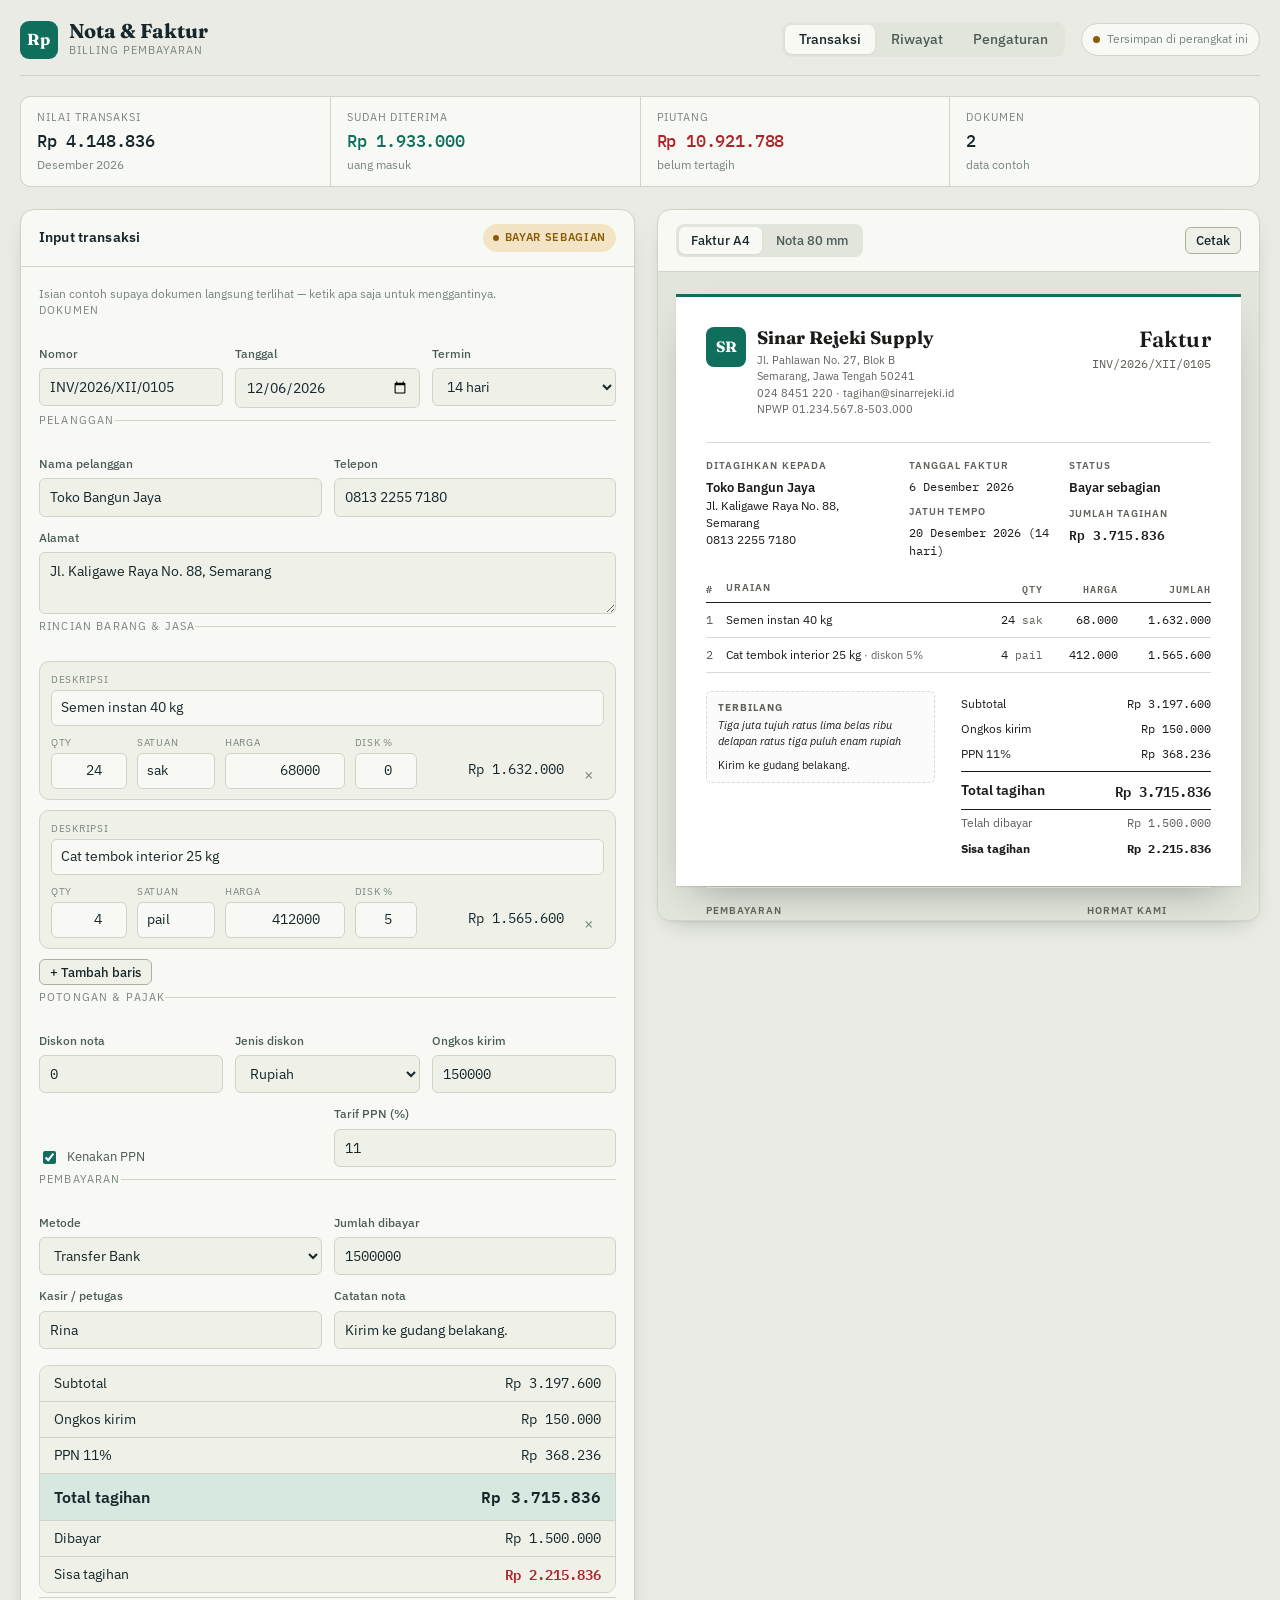
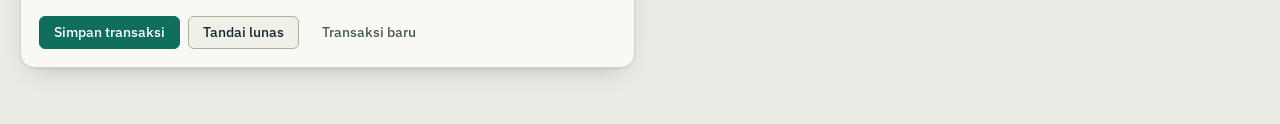
==== billing/index.html @ 804b54ca "Tambah aplikasi billing nota & faktur Aplikasi satu berkas untuk membuat tagihan: input transaksi me" ====
<!DOCTYPE html>
<html lang="id">
<head>
<meta charset="utf-8">
<meta name="viewport" content="width=device-width, initial-scale=1">
<title>Nota &amp; Faktur</title>
<link rel="preconnect" href="https://fonts.googleapis.com">
<link rel="preconnect" href="https://fonts.gstatic.com" crossorigin>
<link rel="stylesheet" href="https://fonts.googleapis.com/css2?family=Fraunces:opsz,wght@9..144,600;9..144,700&family=IBM+Plex+Mono:wght@400;500;600&family=IBM+Plex+Sans:wght@400;500;600&display=swap">
<style>
/* ============================================================
   Nota & Faktur — billing pembayaran untuk usaha kecil
   Palet: kertas karbon (sage-grey), tinta pinus, stempel merah
   ============================================================ */
:root{
  --ground:#e9ebe4;
  --surface:#f8f9f5;
  --surface-2:#eff1e9;
  --sunken:#e2e5db;
  --line:#cfd4c7;
  --line-strong:#a9b29e;
  --ink:#16262a;
  --ink-2:#4b5b57;
  --ink-3:#77857e;
  --accent:#0f6e5c;
  --accent-ink:#0a4f42;
  --accent-soft:#d6e8e0;
  --stamp:#ad2429;
  --stamp-soft:#f3dedd;
  --warn:#8a5c06;
  --warn-soft:#f2e4c4;
  --paper:#ffffff;
  --paper-ink:#1b1c19;
  --paper-ink-2:#5e615a;
  --paper-line:#d9dad2;
  --focus:#0f6e5c;
  --shadow-sm:0 1px 2px rgba(22,38,42,.07);
  --shadow-md:0 1px 2px rgba(22,38,42,.06),0 10px 24px -14px rgba(22,38,42,.35);
  --shadow-paper:0 1px 1px rgba(22,38,42,.10),0 18px 40px -20px rgba(22,38,42,.45);
  --r-sm:6px; --r-md:10px; --r-lg:14px;
  --sans:'IBM Plex Sans',system-ui,-apple-system,'Segoe UI',sans-serif;
  --mono:'IBM Plex Mono',ui-monospace,SFMono-Regular,Menlo,monospace;
  --display:'Fraunces','Iowan Old Style',Georgia,serif;
}
@media (prefers-color-scheme:dark){
  :root:not([data-theme="light"]){
    --ground:#12181a;
    --surface:#1a2224;
    --surface-2:#202a2c;
    --sunken:#151d1f;
    --line:#2c3739;
    --line-strong:#41504f;
    --ink:#e3e9e3;
    --ink-2:#a8b5b0;
    --ink-3:#7e8d88;
    --accent:#45b394;
    --accent-ink:#8fd8c1;
    --accent-soft:#17342e;
    --stamp:#e0787a;
    --stamp-soft:#3a2021;
    --warn:#d7a43f;
    --warn-soft:#372c12;
    --paper:#f1f0ea;
    --paper-ink:#1b1c19;
    --paper-ink-2:#5e615a;
    --paper-line:#d3d4cb;
    --focus:#45b394;
    --shadow-sm:0 1px 2px rgba(0,0,0,.3);
    --shadow-md:0 1px 2px rgba(0,0,0,.3),0 10px 24px -14px rgba(0,0,0,.8);
    --shadow-paper:0 1px 1px rgba(0,0,0,.4),0 18px 44px -18px rgba(0,0,0,.9);
  }
}
:root[data-theme="dark"]{
  --ground:#12181a;
  --surface:#1a2224;
  --surface-2:#202a2c;
  --sunken:#151d1f;
  --line:#2c3739;
  --line-strong:#41504f;
  --ink:#e3e9e3;
  --ink-2:#a8b5b0;
  --ink-3:#7e8d88;
  --accent:#45b394;
  --accent-ink:#8fd8c1;
  --accent-soft:#17342e;
  --stamp:#e0787a;
  --stamp-soft:#3a2021;
  --warn:#d7a43f;
  --warn-soft:#372c12;
  --paper:#f1f0ea;
  --paper-ink:#1b1c19;
  --paper-ink-2:#5e615a;
  --paper-line:#d3d4cb;
  --focus:#45b394;
  --shadow-sm:0 1px 2px rgba(0,0,0,.3);
  --shadow-md:0 1px 2px rgba(0,0,0,.3),0 10px 24px -14px rgba(0,0,0,.8);
  --shadow-paper:0 1px 1px rgba(0,0,0,.4),0 18px 44px -18px rgba(0,0,0,.9);
}

*,*::before,*::after{box-sizing:border-box}
[hidden]{display:none!important}
html{-webkit-text-size-adjust:100%}
body{
  margin:0;
  background:var(--ground);
  color:var(--ink);
  font-family:var(--sans);
  font-size:15px;
  line-height:1.55;
}
img{max-width:100%}
h1,h2,h3{margin:0;text-wrap:balance}
p{margin:0}
:where(button,input,select,textarea):focus-visible{
  outline:2px solid var(--focus);outline-offset:2px;border-radius:var(--r-sm);
}
@media (prefers-reduced-motion:reduce){
  *,*::before,*::after{animation-duration:.01ms!important;transition-duration:.01ms!important}
}

.app{max-width:1280px;margin-inline:auto;padding-inline:20px;padding-block:0 56px}

/* ---------- topbar ---------- */
.topbar{
  display:flex;flex-wrap:wrap;align-items:center;gap:16px;
  padding-block:20px 16px;
  border-bottom:1px solid var(--line);
  margin-bottom:20px;
}
.brand{display:flex;align-items:center;gap:11px;margin-right:auto}
.brand-mark{
  width:38px;height:38px;flex:none;display:grid;place-items:center;
  background:var(--accent);color:#fff;border-radius:9px;
  font-family:var(--display);font-weight:700;font-size:16px;letter-spacing:.01em;
}
.brand-name{display:block;font-family:var(--display);font-weight:700;font-size:20px;line-height:1.1}
.brand-sub{display:block;font-size:11px;letter-spacing:.09em;text-transform:uppercase;color:var(--ink-3)}
.tabs{display:flex;gap:2px;background:var(--sunken);padding:3px;border-radius:9px}
.tabs button{
  appearance:none;border:0;background:transparent;cursor:pointer;
  font:500 13.5px/1 var(--sans);color:var(--ink-2);
  padding:8px 14px;border-radius:7px;
}
.tabs button:hover{color:var(--ink)}
.tabs button[aria-selected="true"]{background:var(--surface);color:var(--ink);box-shadow:var(--shadow-sm)}
.sync{
  display:flex;align-items:center;gap:7px;font-size:12px;color:var(--ink-3);
  padding:6px 11px;border:1px solid var(--line);border-radius:999px;background:var(--surface);
}
.sync .dot{width:7px;height:7px;border-radius:50%;background:var(--ink-3);flex:none}
.sync[data-state="server"] .dot{background:var(--accent)}
.sync[data-state="local"] .dot{background:var(--warn)}

/* ---------- kpi strip ---------- */
.kpis{
  display:grid;grid-template-columns:repeat(4,minmax(0,1fr));gap:1px;
  background:var(--line);border:1px solid var(--line);border-radius:var(--r-md);
  overflow:hidden;margin-bottom:22px;
}
.kpi{background:var(--surface);padding:12px 16px 13px}
.kpi dt{font-size:10.5px;letter-spacing:.09em;text-transform:uppercase;color:var(--ink-3);margin-bottom:3px}
.kpi dd{margin:0;font-family:var(--mono);font-weight:500;font-size:17px;font-variant-numeric:tabular-nums;letter-spacing:-.01em}
.kpi--piutang dd{color:var(--stamp)}
.kpi--diterima dd{color:var(--accent)}
.kpi small{display:block;font-family:var(--sans);font-size:11.5px;font-weight:400;color:var(--ink-3);margin-top:1px}
@media (max-width:760px){.kpis{grid-template-columns:repeat(2,minmax(0,1fr))}}

/* ---------- panels ---------- */
.workbench{display:grid;grid-template-columns:minmax(0,1.02fr) minmax(0,1fr);gap:22px;align-items:start}
@media (max-width:1020px){.workbench{grid-template-columns:1fr}}
.panel{background:var(--surface);border:1px solid var(--line);border-radius:var(--r-lg);box-shadow:var(--shadow-md)}
.panel-head{
  display:flex;align-items:center;gap:12px;flex-wrap:wrap;
  padding:14px 18px;border-bottom:1px solid var(--line);
}
.panel-head h2{font-size:14px;font-weight:600;letter-spacing:.01em;margin-right:auto}
.panel-body{padding:6px 18px 18px}

fieldset{border:0;margin:0;padding:16px 0 0}
fieldset+fieldset{border-top:1px solid var(--line);margin-top:4px}
legend{
  font-size:10.5px;letter-spacing:.11em;text-transform:uppercase;color:var(--ink-3);
  padding:0;margin-bottom:10px;
}
.grid{display:grid;gap:12px}
.g2{grid-template-columns:repeat(2,minmax(0,1fr))}
.g3{grid-template-columns:repeat(3,minmax(0,1fr))}
@media (max-width:620px){.g2,.g3{grid-template-columns:1fr}}
.field{display:flex;flex-direction:column;gap:5px;min-width:0}
.field label,.lbl{font-size:12px;font-weight:500;color:var(--ink-2)}
input,select,textarea{
  font:400 14px/1.45 var(--sans);color:var(--ink);
  background:var(--surface-2);border:1px solid var(--line);border-radius:var(--r-sm);
  padding:8px 10px;width:100%;min-width:0;
}
textarea{resize:vertical;min-height:62px}
input[type="number"]{font-family:var(--mono);font-variant-numeric:tabular-nums}
input::placeholder,textarea::placeholder{color:var(--ink-3)}
input:hover,select:hover,textarea:hover{border-color:var(--line-strong)}
select{cursor:pointer}
.hint{font-size:11.5px;color:var(--ink-3)}
.switch{display:flex;align-items:center;gap:8px;font-size:13px;color:var(--ink-2);cursor:pointer}
.switch input{width:auto;accent-color:var(--accent)}

/* ---------- item rows ---------- */
.items{display:flex;flex-direction:column;gap:10px}
.item-head{display:none}
.item-row{
  display:grid;
  grid-template-columns:76px 78px minmax(0,1fr) 62px minmax(0,1.15fr) 30px;
  gap:9px 10px;align-items:end;
  padding:10px 11px;border:1px solid var(--line);border-radius:var(--r-md);background:var(--surface-2);
}
.item-row .desc{grid-column:1/-1}
.item-row input{padding:7px 9px;font-size:13.5px;background:var(--surface)}
.item-row .num input{text-align:right}
.item-amount{
  font-family:var(--mono);font-size:13.5px;font-variant-numeric:tabular-nums;
  text-align:right;color:var(--ink);white-space:nowrap;overflow:hidden;text-overflow:ellipsis;
  padding-bottom:9px;
}
.icon-btn{
  appearance:none;border:1px solid transparent;background:transparent;cursor:pointer;
  width:30px;height:30px;border-radius:var(--r-sm);color:var(--ink-3);
  font:400 16px/1 var(--sans);display:grid;place-items:center;
}
.icon-btn:hover{background:var(--stamp-soft);color:var(--stamp);border-color:var(--stamp-soft)}
@media (max-width:640px){
  .item-row{grid-template-columns:repeat(2,minmax(0,1fr))}
  .item-row .item-amount{text-align:left;padding-bottom:0;align-self:center}
  .item-row .icon-btn{justify-self:end}
}
.m-lbl{display:block;font-size:10px;letter-spacing:.07em;text-transform:uppercase;color:var(--ink-3);margin-bottom:3px}

/* ---------- buttons ---------- */
.btn{
  appearance:none;cursor:pointer;font:500 13.5px/1 var(--sans);
  padding:9px 14px;border-radius:var(--r-sm);
  border:1px solid var(--line-strong);background:var(--surface-2);color:var(--ink);
  display:inline-flex;align-items:center;gap:7px;
}
.btn:hover{border-color:var(--ink-3);background:var(--surface)}
.btn-primary{background:var(--accent);border-color:var(--accent);color:#fff}
.btn-primary:hover{background:var(--accent-ink);border-color:var(--accent-ink)}
.btn-ghost{border-color:transparent;background:transparent;color:var(--ink-2)}
.btn-ghost:hover{background:var(--surface-2);color:var(--ink)}
.btn-danger{color:var(--stamp);border-color:var(--stamp-soft);background:var(--stamp-soft)}
.btn-sm{padding:6px 10px;font-size:12.5px}
.actions{display:flex;flex-wrap:wrap;gap:8px;padding-top:18px;margin-top:4px;border-top:1px solid var(--line)}

/* ---------- totals ---------- */
.totals{margin-top:16px;border:1px solid var(--line);border-radius:var(--r-md);overflow:hidden}
.totals div{display:flex;justify-content:space-between;gap:16px;padding:7px 14px;font-size:13.5px;background:var(--surface-2)}
.totals div+div{border-top:1px solid var(--line)}
.totals dt{color:var(--ink-2)}
.totals span:last-child{font-family:var(--mono);font-variant-numeric:tabular-nums}
.totals .t-grand{background:var(--accent-soft);font-weight:600;font-size:15.5px;padding-block:11px;color:var(--ink)}
.totals .t-sisa span:last-child{color:var(--stamp);font-weight:600}
.totals .t-kembali span:last-child{color:var(--accent);font-weight:600}

/* ---------- status pill ---------- */
.pill{
  display:inline-flex;align-items:center;gap:6px;
  font-size:11px;font-weight:600;letter-spacing:.06em;text-transform:uppercase;
  padding:4px 9px;border-radius:999px;border:1px solid transparent;white-space:nowrap;
}
.pill::before{content:"";width:6px;height:6px;border-radius:50%;background:currentColor;flex:none}
.pill--lunas{background:var(--accent-soft);color:var(--accent-ink);border-color:var(--accent-soft)}
.pill--sebagian{background:var(--warn-soft);color:var(--warn);border-color:var(--warn-soft)}
.pill--belum{background:var(--stamp-soft);color:var(--stamp);border-color:var(--stamp-soft)}
.pill--tempo{background:var(--stamp);color:#fff;border-color:var(--stamp)}
.pill--contoh{background:transparent;color:var(--ink-3);border-color:var(--line-strong)}
.pill--contoh::before{display:none}

/* ---------- preview ---------- */
.preview{position:sticky;top:16px}
@media (max-width:1020px){.preview{position:static}}
.segmented{display:flex;gap:2px;background:var(--sunken);padding:3px;border-radius:8px}
.segmented button{
  appearance:none;border:0;background:transparent;cursor:pointer;border-radius:6px;
  font:500 12.5px/1 var(--sans);color:var(--ink-2);padding:7px 12px;
}
.segmented button[aria-pressed="true"]{background:var(--surface);color:var(--ink);box-shadow:var(--shadow-sm)}
.paper-stage{
  padding:22px 18px 34px;background:var(--sunken);
  border-radius:0 0 var(--r-lg) var(--r-lg);
  display:flex;justify-content:center;
  max-height:72vh;overflow:auto;
}
@media (max-width:1020px){.paper-stage{max-height:none}}
.sheet{
  display:none;
  background:var(--paper);color:var(--paper-ink);
  box-shadow:var(--shadow-paper);position:relative;
  font-size:11.5px;line-height:1.5;
}
.sheet.aktif{display:block}

/* invoice sheet */
.sheet-invoice{width:100%;max-width:640px;min-height:520px;padding:30px 30px 26px;border-top:3px solid var(--accent)}
.inv-head{display:flex;justify-content:space-between;gap:22px;align-items:flex-start}
.inv-issuer{display:flex;gap:11px;align-items:flex-start;min-width:0}
.inv-logo{
  width:40px;height:40px;flex:none;display:grid;place-items:center;border-radius:8px;
  background:var(--accent);color:#fff;font-family:var(--display);font-weight:700;font-size:15px;
}
.inv-biz{font-family:var(--display);font-weight:700;font-size:18px;line-height:1.2;color:var(--paper-ink)}
.inv-addr{font-size:11px;color:var(--paper-ink-2);white-space:pre-line;margin-top:3px}
.inv-title{text-align:right;flex:none}
.inv-doctype{
  display:block;font-family:var(--display);font-weight:600;font-size:22px;
  letter-spacing:.02em;color:var(--paper-ink);line-height:1.1;
}
.inv-no{display:block;font-family:var(--mono);font-size:12px;margin-top:4px;color:var(--paper-ink-2)}
.inv-meta{
  display:grid;grid-template-columns:1.3fr 1fr 1fr;gap:18px;
  margin-top:24px;padding-top:16px;border-top:1px solid var(--paper-line);
}
.inv-meta h3{font-size:9.5px;letter-spacing:.11em;text-transform:uppercase;color:var(--paper-ink-2);margin-bottom:5px;font-weight:600}
.inv-meta p{font-size:11.5px;white-space:pre-line}
.inv-meta .who{font-weight:600;font-size:12.5px}
.inv-meta .mono{font-family:var(--mono);font-variant-numeric:tabular-nums}
.inv-table{width:100%;border-collapse:collapse;margin-top:22px;font-size:11.5px}
.inv-table th{
  text-align:left;font-size:9.5px;letter-spacing:.1em;text-transform:uppercase;font-weight:600;
  color:var(--paper-ink-2);padding:0 0 7px;border-bottom:1.5px solid var(--paper-ink);
}
.inv-table td{padding:8px 0;border-bottom:1px solid var(--paper-line);vertical-align:top}
.inv-table .r{text-align:right;font-family:var(--mono);font-variant-numeric:tabular-nums;white-space:nowrap;padding-left:10px}
.inv-table th.r{text-align:right}
.inv-table .idx{color:var(--paper-ink-2);width:20px;font-family:var(--mono)}
.inv-table .unit{color:var(--paper-ink-2);font-size:10.5px}
.inv-bottom{display:grid;grid-template-columns:1fr 250px;gap:26px;margin-top:18px;align-items:start}
@media (max-width:520px){.inv-bottom{grid-template-columns:1fr}.inv-meta{grid-template-columns:1fr}}
.terbilang{
  font-size:11px;padding:9px 11px;border:1px dashed var(--paper-line);border-radius:5px;
  color:var(--paper-ink);background:rgba(0,0,0,.015);
}
.terbilang b{font-size:9.5px;letter-spacing:.1em;text-transform:uppercase;color:var(--paper-ink-2);display:block;margin-bottom:2px}
.terbilang i{font-style:italic}
.inv-sum{font-size:11.5px}
.inv-sum div{display:flex;justify-content:space-between;gap:14px;padding:4px 0}
.inv-sum span:last-child{font-family:var(--mono);font-variant-numeric:tabular-nums;white-space:nowrap}
.inv-sum .grand{
  border-top:1.5px solid var(--paper-ink);border-bottom:1.5px solid var(--paper-ink);
  margin-top:5px;padding:8px 0;font-weight:600;font-size:14px;
}
.inv-sum .muted span{color:var(--paper-ink-2)}
.inv-pay{
  display:grid;grid-template-columns:1fr 168px;gap:24px;margin-top:26px;
  padding-top:16px;border-top:1px solid var(--paper-line);align-items:start;
}
@media (max-width:520px){.inv-pay{grid-template-columns:1fr}}
.inv-pay h3{font-size:9.5px;letter-spacing:.11em;text-transform:uppercase;color:var(--paper-ink-2);margin-bottom:5px;font-weight:600}
.inv-pay .bank{font-family:var(--mono);font-size:11.5px;line-height:1.7}
.inv-note{font-size:10.5px;color:var(--paper-ink-2);margin-top:9px;white-space:pre-line}
.sign{text-align:center}
.sign .line{border-bottom:1px solid var(--paper-ink);margin:44px 0 5px}
.sign p{font-size:11px}
.stamp{
  position:absolute;right:34px;bottom:96px;
  border:3px double var(--stamp);color:var(--stamp);
  font-family:var(--display);font-weight:700;font-size:26px;letter-spacing:.14em;
  padding:6px 18px;border-radius:5px;transform:rotate(-13deg);opacity:.72;
  pointer-events:none;text-transform:uppercase;
}
.stamp small{display:block;font-family:var(--mono);font-size:8.5px;letter-spacing:.08em;font-weight:500;text-align:center;margin-top:1px}

/* nota sheet (struk thermal 80mm) */
.sheet-nota{
  width:302px;max-width:100%;padding:20px 18px 24px;font-family:var(--mono);font-size:11px;line-height:1.62;
}
.sheet-nota::after{
  content:"";position:absolute;left:0;right:0;bottom:-14px;height:14px;
  background:
    linear-gradient(-48deg,transparent 7px,var(--paper) 0) 0 0 repeat-x,
    linear-gradient(48deg,transparent 7px,var(--paper) 0) 0 0 repeat-x;
  background-size:14px 14px;
}
.nota-c{text-align:center}
.nota-biz{font-family:var(--display);font-weight:700;font-size:15px;letter-spacing:.02em;line-height:1.25}
.nota-sub{font-size:10px;color:var(--paper-ink-2);white-space:pre-line}
.rule{border-top:1px dashed var(--paper-ink-2);margin:9px 0;height:0}
.nota-kv{display:flex;justify-content:space-between;gap:10px;font-size:10.5px}
.nota-kv span:last-child{text-align:right}
.nota-item{margin-bottom:5px}
.nota-item .nm{word-break:break-word}
.nota-item .qt{display:flex;justify-content:space-between;gap:10px;color:var(--paper-ink-2);font-size:10.5px}
.nota-item .qt b{font-weight:500;color:var(--paper-ink)}
.nota-tot{display:flex;justify-content:space-between;gap:10px}
.nota-tot.big{font-size:13.5px;font-weight:600;padding-block:3px}
.nota-foot{font-size:10px;color:var(--paper-ink-2);text-align:center;white-space:pre-line}
.nota-lunas{
  text-align:center;border:2px solid var(--stamp);color:var(--stamp);
  font-weight:600;letter-spacing:.22em;padding:3px;margin:10px 0 2px;
}

/* ---------- riwayat ---------- */
.toolbar{display:flex;flex-wrap:wrap;gap:10px;align-items:center;padding:14px 18px;border-bottom:1px solid var(--line)}
.toolbar input[type="search"]{max-width:260px}
.chips{display:flex;flex-wrap:wrap;gap:5px;margin-left:auto}
.chip{
  appearance:none;cursor:pointer;border:1px solid var(--line);background:var(--surface-2);
  color:var(--ink-2);font:500 12px/1 var(--sans);padding:6px 11px;border-radius:999px;
}
.chip[aria-pressed="true"]{background:var(--ink);color:var(--surface);border-color:var(--ink)}
.table-wrap{overflow-x:auto}
table.list{width:100%;border-collapse:collapse;font-size:13.5px;min-width:720px}
table.list th{
  text-align:left;font-size:10.5px;letter-spacing:.09em;text-transform:uppercase;color:var(--ink-3);
  font-weight:600;padding:11px 14px;border-bottom:1px solid var(--line);white-space:nowrap;
}
table.list td{padding:11px 14px;border-bottom:1px solid var(--line);vertical-align:middle}
table.list tr:last-child td{border-bottom:0}
table.list tbody tr:hover{background:var(--surface-2)}
table.list .r{text-align:right;font-family:var(--mono);font-variant-numeric:tabular-nums;white-space:nowrap}
table.list .no{font-family:var(--mono);font-size:12.5px}
table.list .nm{font-weight:500}
.row-actions{display:flex;gap:4px;justify-content:flex-end}
.empty{padding:46px 24px;text-align:center;color:var(--ink-3)}
.empty h3{font-family:var(--display);font-size:19px;color:var(--ink);margin-bottom:6px;font-weight:600}
.banner{
  display:flex;flex-wrap:wrap;align-items:center;gap:12px;
  padding:10px 18px;background:var(--warn-soft);color:var(--warn);
  font-size:12.5px;border-bottom:1px solid var(--line);
}
.banner .btn{margin-left:auto}

/* ---------- toast ---------- */
.toast{
  position:fixed;left:50%;bottom:22px;transform:translateX(-50%);
  background:var(--ink);color:var(--ground);font-size:13.5px;font-weight:500;
  padding:10px 18px;border-radius:999px;box-shadow:var(--shadow-md);z-index:60;
  transition:opacity .18s ease,transform .18s ease;
}
.toast[hidden]{display:block!important;opacity:0;pointer-events:none;transform:translate(-50%,8px)}

/* ---------- cetak ---------- */
@media print{
  body{background:#fff}
  .topbar,.kpis,.panel.form,.preview-head,.toolbar,.banner,.toast,.actions,#view-riwayat,#view-toko{display:none!important}
  .app{max-width:none;padding:0}
  .workbench{display:block}
  .panel.preview{border:0;box-shadow:none;background:transparent}
  .paper-stage{padding:0;background:transparent;max-height:none;overflow:visible;display:block}
  .sheet{display:none!important;box-shadow:none;max-width:none;width:auto;min-height:0;padding:0;background:#fff;color:#000}
  body.cetak-invoice .sheet-invoice{display:block!important;border-top:0}
  body.cetak-nota .sheet-nota{display:block!important;width:72mm;margin:0 auto}
  .sheet-nota::after{display:none}
  .inv-table tr,.nota-item{break-inside:avoid}
}
</style>
</head>
<body>
<div class="app">

  <header class="topbar">
    <div class="brand">
      <span class="brand-mark" aria-hidden="true">Rp</span>
      <span>
        <span class="brand-name">Nota &amp; Faktur</span>
        <span class="brand-sub">Billing pembayaran</span>
      </span>
    </div>
    <nav class="tabs" role="tablist" aria-label="Bagian aplikasi">
      <button type="button" id="tab-buat" role="tab" aria-selected="true" aria-controls="view-buat" data-view="buat">Transaksi</button>
      <button type="button" id="tab-riwayat" role="tab" aria-selected="false" aria-controls="view-riwayat" data-view="riwayat">Riwayat</button>
      <button type="button" id="tab-toko" role="tab" aria-selected="false" aria-controls="view-toko" data-view="toko">Pengaturan</button>
    </nav>
    <p class="sync" id="syncBadge" data-state="local"><span class="dot"></span><span id="syncText">Tersimpan di perangkat ini</span></p>
  </header>

  <dl class="kpis" id="kpis">
    <div class="kpi"><dt>Nilai transaksi</dt><dd id="kpiOmzet">Rp 0</dd><small id="kpiOmzetSub">bulan berjalan</small></div>
    <div class="kpi kpi--diterima"><dt>Sudah diterima</dt><dd id="kpiDiterima">Rp 0</dd><small>uang masuk</small></div>
    <div class="kpi kpi--piutang"><dt>Piutang</dt><dd id="kpiPiutang">Rp 0</dd><small id="kpiPiutangSub">belum tertagih</small></div>
    <div class="kpi"><dt>Dokumen</dt><dd id="kpiJumlah">0</dd><small id="kpiJumlahSub">nota &amp; faktur</small></div>
  </dl>

  <main>
  <!-- ================= TRANSAKSI ================= -->
  <section id="view-buat" class="view workbench" role="tabpanel" aria-labelledby="tab-buat">

    <div class="panel form">
      <div class="panel-head">
        <h2>Input transaksi</h2>
        <span class="pill pill--belum" id="draftStatus">Belum bayar</span>
      </div>
      <div class="panel-body">

        <fieldset>
          <legend>Dokumen</legend>
          <div class="grid g3">
            <div class="field">
              <label for="fNomor">Nomor</label>
              <input id="fNomor" type="text" autocomplete="off">
            </div>
            <div class="field">
              <label for="fTanggal">Tanggal</label>
              <input id="fTanggal" type="date">
            </div>
            <div class="field">
              <label for="fTermin">Termin</label>
              <select id="fTermin">
                <option value="0">Bayar di tempat</option>
                <option value="7">7 hari</option>
                <option value="14">14 hari</option>
                <option value="30">30 hari</option>
                <option value="45">45 hari</option>
                <option value="60">60 hari</option>
              </select>
            </div>
          </div>
        </fieldset>

        <fieldset>
          <legend>Pelanggan</legend>
          <div class="grid g2">
            <div class="field">
              <label for="fPelanggan">Nama pelanggan</label>
              <input id="fPelanggan" type="text" placeholder="Nama orang atau perusahaan" autocomplete="off">
            </div>
            <div class="field">
              <label for="fTelp">Telepon</label>
              <input id="fTelp" type="tel" placeholder="0812…" autocomplete="off">
            </div>
          </div>
          <div class="grid" style="margin-top:12px">
            <div class="field">
              <label for="fAlamat">Alamat</label>
              <textarea id="fAlamat" rows="2" placeholder="Jalan, kota, kode pos"></textarea>
            </div>
          </div>
        </fieldset>

        <fieldset>
          <legend>Rincian barang &amp; jasa</legend>
          <div class="item-head" aria-hidden="true">
            <span>Deskripsi</span><span>Qty</span><span>Satuan</span><span>Harga</span><span>Disk %</span><span>Jumlah</span><span></span>
          </div>
          <div class="items" id="itemRows"></div>
          <div style="margin-top:10px">
            <button type="button" class="btn btn-sm" id="btnTambahItem">+ Tambah baris</button>
          </div>
        </fieldset>

        <fieldset>
          <legend>Potongan &amp; pajak</legend>
          <div class="grid g3">
            <div class="field">
              <label for="fDiskon">Diskon nota</label>
              <input id="fDiskon" type="number" min="0" step="any" value="0">
            </div>
            <div class="field">
              <label for="fDiskonTipe">Jenis diskon</label>
              <select id="fDiskonTipe">
                <option value="rp">Rupiah</option>
                <option value="persen">Persen (%)</option>
              </select>
            </div>
            <div class="field">
              <label for="fOngkir">Ongkos kirim</label>
              <input id="fOngkir" type="number" min="0" step="any" value="0">
            </div>
          </div>
          <div class="grid g2" style="margin-top:12px;align-items:end">
            <label class="switch" for="fPpnAktif"><input id="fPpnAktif" type="checkbox"> Kenakan PPN</label>
            <div class="field">
              <label for="fPpn">Tarif PPN (%)</label>
              <input id="fPpn" type="number" min="0" max="100" step="any" value="11">
            </div>
          </div>
        </fieldset>

        <fieldset>
          <legend>Pembayaran</legend>
          <div class="grid g2">
            <div class="field">
              <label for="fMetode">Metode</label>
              <select id="fMetode">
                <option>Tunai</option>
                <option>Transfer Bank</option>
                <option>QRIS</option>
                <option>Kartu Debit</option>
                <option>Kartu Kredit</option>
                <option>E-Wallet</option>
              </select>
            </div>
            <div class="field">
              <label for="fDibayar">Jumlah dibayar</label>
              <input id="fDibayar" type="number" min="0" step="any" value="0">
            </div>
          </div>
          <div class="grid g2" style="margin-top:12px">
            <div class="field">
              <label for="fKasir">Kasir / petugas</label>
              <input id="fKasir" type="text" autocomplete="off">
            </div>
            <div class="field">
              <label for="fCatatan">Catatan nota</label>
              <input id="fCatatan" type="text" placeholder="Opsional" autocomplete="off">
            </div>
          </div>

          <div class="totals" id="totals"></div>
        </fieldset>

        <div class="actions">
          <button type="button" class="btn btn-primary" id="btnSimpan">Simpan transaksi</button>
          <button type="button" class="btn" id="btnLunas">Tandai lunas</button>
          <button type="button" class="btn btn-ghost" id="btnBaru">Transaksi baru</button>
        </div>
      </div>
    </div>

    <div class="panel preview">
      <div class="panel-head preview-head">
        <div class="segmented" role="group" aria-label="Jenis dokumen">
          <button type="button" id="segInvoice" aria-pressed="true" data-doc="invoice">Faktur A4</button>
          <button type="button" id="segNota" aria-pressed="false" data-doc="nota">Nota 80&nbsp;mm</button>
        </div>
        <button type="button" class="btn btn-sm" id="btnCetak" style="margin-left:auto">Cetak</button>
        <button type="button" class="btn btn-sm" id="btnUnduh" hidden>Unduh .html</button>
      </div>
      <div class="paper-stage">
        <article class="sheet sheet-invoice" id="sheetInvoice"></article>
        <article class="sheet sheet-nota" id="sheetNota" hidden></article>
      </div>
    </div>
  </section>

  <!-- ================= RIWAYAT ================= -->
  <section id="view-riwayat" class="view" role="tabpanel" aria-labelledby="tab-riwayat" hidden>
    <div class="panel">
      <div class="banner" id="contohBanner" hidden>
        <span>Ini data contoh untuk memperlihatkan tampilan aplikasi — bukan transaksi Anda. Data contoh hilang begitu transaksi pertama disimpan.</span>
        <button type="button" class="btn btn-sm" id="btnBuangContoh">Sembunyikan contoh</button>
      </div>
      <div class="toolbar">
        <label class="lbl" for="fCari">Cari</label>
        <input id="fCari" type="search" placeholder="Nomor atau nama pelanggan" autocomplete="off">
        <div class="chips" id="filterChips">
          <button type="button" class="chip" data-filter="semua" aria-pressed="true">Semua</button>
          <button type="button" class="chip" data-filter="lunas" aria-pressed="false">Lunas</button>
          <button type="button" class="chip" data-filter="sebagian" aria-pressed="false">Sebagian</button>
          <button type="button" class="chip" data-filter="belum" aria-pressed="false">Belum bayar</button>
          <button type="button" class="chip" data-filter="tempo" aria-pressed="false">Jatuh tempo</button>
        </div>
      </div>
      <div class="table-wrap" id="riwayatWrap"></div>
    </div>
  </section>

  <!-- ================= PENGATURAN ================= -->
  <section id="view-toko" class="view" role="tabpanel" aria-labelledby="tab-toko" hidden>
    <div class="panel" style="max-width:760px">
      <div class="panel-head"><h2>Identitas usaha &amp; rekening</h2></div>
      <div class="panel-body">
        <fieldset>
          <legend>Usaha</legend>
          <div class="grid g2">
            <div class="field">
              <label for="tNama">Nama usaha</label>
              <input id="tNama" type="text" autocomplete="off">
            </div>
            <div class="field">
              <label for="tInisial">Inisial logo</label>
              <input id="tInisial" type="text" maxlength="3" autocomplete="off">
            </div>
          </div>
          <div class="grid" style="margin-top:12px">
            <div class="field">
              <label for="tAlamat">Alamat</label>
              <textarea id="tAlamat" rows="2"></textarea>
            </div>
          </div>
          <div class="grid g3" style="margin-top:12px">
            <div class="field"><label for="tTelp">Telepon</label><input id="tTelp" type="tel" autocomplete="off"></div>
            <div class="field"><label for="tEmail">Email</label><input id="tEmail" type="email" autocomplete="off"></div>
            <div class="field"><label for="tNpwp">NPWP</label><input id="tNpwp" type="text" autocomplete="off"></div>
          </div>
        </fieldset>

        <fieldset>
          <legend>Rekening pembayaran</legend>
          <div class="grid g3">
            <div class="field"><label for="tBank">Bank</label><input id="tBank" type="text" autocomplete="off"></div>
            <div class="field"><label for="tRek">Nomor rekening</label><input id="tRek" type="text" autocomplete="off"></div>
            <div class="field"><label for="tAn">Atas nama</label><input id="tAn" type="text" autocomplete="off"></div>
          </div>
        </fieldset>

        <fieldset>
          <legend>Default dokumen</legend>
          <div class="grid g3">
            <div class="field">
              <label for="tPrefix">Prefiks nomor</label>
              <input id="tPrefix" type="text" autocomplete="off">
              <span class="hint">Pola: PREFIKS/tahun/bulan-romawi/urut</span>
            </div>
            <div class="field"><label for="tPpn">Tarif PPN (%)</label><input id="tPpn" type="number" min="0" max="100" step="any"></div>
            <div class="field">
              <label for="tPpnDefault">PPN otomatis</label>
              <select id="tPpnDefault"><option value="0">Nonaktif</option><option value="1">Aktif</option></select>
            </div>
          </div>
          <div class="grid g2" style="margin-top:12px">
            <div class="field">
              <label for="tSyarat">Syarat pembayaran (faktur)</label>
              <textarea id="tSyarat" rows="2"></textarea>
            </div>
            <div class="field">
              <label for="tFooterNota">Penutup nota (struk)</label>
              <textarea id="tFooterNota" rows="2"></textarea>
            </div>
          </div>
        </fieldset>

        <div class="actions">
          <button type="button" class="btn btn-primary" id="btnSimpanToko">Simpan pengaturan</button>
          <button type="button" class="btn" id="btnCadangan" hidden>Unduh cadangan .json</button>
        </div>
      </div>
    </div>
  </section>
  </main>
</div>

<p class="toast" id="toast" hidden></p>
<style id="pageRule"></style>
<script>
(function(){
  "use strict";

  /* ---------------- utilitas ---------------- */
  var $ = function(id){ return document.getElementById(id); };
  function esc(s){
    return String(s == null ? "" : s).replace(/[&<>"]/g, function(c){
      return {"&":"&amp;","<":"&lt;",">":"&gt;",'"':"&quot;"}[c];
    });
  }
  var NF = new Intl.NumberFormat("id-ID", { maximumFractionDigits: 0 });
  function num(n){ return NF.format(Math.round(Number(n) || 0)); }
  function rp(n){ return "Rp " + num(n); }
  function angka(v){ var n = parseFloat(v); return isFinite(n) ? n : 0; }

  var ROMAWI = ["I","II","III","IV","V","VI","VII","VIII","IX","X","XI","XII"];
  var BULAN = ["Januari","Februari","Maret","April","Mei","Juni","Juli",
               "Agustus","September","Oktober","November","Desember"];

  function hariIni(){
    var d = new Date(), p = function(x){ return String(x).padStart(2,"0"); };
    return d.getFullYear() + "-" + p(d.getMonth()+1) + "-" + p(d.getDate());
  }
  function tambahHari(iso, n){
    var d = new Date(iso + "T00:00:00");
    if(isNaN(d)) return iso;
    d.setDate(d.getDate() + Number(n || 0));
    var p = function(x){ return String(x).padStart(2,"0"); };
    return d.getFullYear() + "-" + p(d.getMonth()+1) + "-" + p(d.getDate());
  }
  function tglPanjang(iso){
    var d = new Date(iso + "T00:00:00");
    if(isNaN(d)) return "-";
    return d.getDate() + " " + BULAN[d.getMonth()] + " " + d.getFullYear();
  }
  function tglPendek(iso){
    var d = new Date(iso + "T00:00:00");
    if(isNaN(d)) return "-";
    return String(d.getDate()).padStart(2,"0") + "/" + String(d.getMonth()+1).padStart(2,"0") + "/" + d.getFullYear();
  }
  function jamCetak(){
    var d = new Date(), p = function(x){ return String(x).padStart(2,"0"); };
    return p(d.getDate()) + "/" + p(d.getMonth()+1) + "/" + d.getFullYear() + " " + p(d.getHours()) + ":" + p(d.getMinutes());
  }

  /* terbilang — wajib tercetak pada faktur di Indonesia */
  var SATUAN = ["","satu","dua","tiga","empat","lima","enam","tujuh","delapan","sembilan","sepuluh","sebelas"];
  function eja(n){
    n = Math.floor(n);
    if(n < 12) return SATUAN[n];
    if(n < 20) return eja(n - 10) + " belas";
    if(n < 100) return eja(Math.floor(n/10)) + " puluh " + eja(n % 10);
    if(n < 200) return "seratus " + eja(n - 100);
    if(n < 1000) return eja(Math.floor(n/100)) + " ratus " + eja(n % 100);
    if(n < 2000) return "seribu " + eja(n - 1000);
    if(n < 1e6) return eja(Math.floor(n/1000)) + " ribu " + eja(n % 1000);
    if(n < 1e9) return eja(Math.floor(n/1e6)) + " juta " + eja(n % 1e6);
    if(n < 1e12) return eja(Math.floor(n/1e9)) + " miliar " + eja(n % 1e9);
    return eja(Math.floor(n/1e12)) + " triliun " + eja(n % 1e12);
  }
  function terbilang(n){
    n = Math.round(Math.abs(Number(n) || 0));
    if(n === 0) return "Nol rupiah";
    var s = eja(n).replace(/\s+/g, " ").trim();
    return s.charAt(0).toUpperCase() + s.slice(1) + " rupiah";
  }

  /* ---------------- data awal ---------------- */
  var TOKO_DEFAULT = {
    nama: "Sinar Rejeki Supply",
    inisial: "SR",
    alamat: "Jl. Pahlawan No. 27, Blok B\nSemarang, Jawa Tengah 50241",
    telp: "024 8451 220",
    email: "tagihan@sinarrejeki.id",
    npwp: "01.234.567.8-503.000",
    bank: "BCA",
    rek: "8720 114 556",
    an: "CV Sinar Rejeki Supply",
    prefix: "INV",
    ppn: 11,
    ppnDefault: false,
    syarat: "Pembayaran ditransfer ke rekening di atas. Cantumkan nomor faktur pada berita transfer.",
    footerNota: "Terima kasih atas kunjungan Anda.\nBarang yang sudah dibeli tidak dapat ditukar."
  };

  function trxBaru(){
    var t = hariIni();
    return {
      id: "t" + Date.now().toString(36) + Math.random().toString(36).slice(2,6),
      nomor: "",
      tanggal: t,
      termin: 0,
      jatuhTempo: t,
      pelanggan: "", telp: "", alamat: "",
      kasir: "",
      item: [{ d:"", qty:1, satuan:"pcs", harga:0, disk:0 }],
      diskon: 0, diskonTipe: "rp", ongkir: 0,
      ppnAktif: !!state.toko.ppnDefault, ppn: angka(state.toko.ppn),
      metode: "Tunai", dibayar: 0, catatan: "",
      dibuatPada: new Date().toISOString()
    };
  }

  /* Data contoh: hanya hidup di layar, tidak pernah ditulis ke penyimpanan. */
  function contohData(){
    var t = hariIni();
    return [
      { id:"contoh-1", contoh:true, nomor:"INV/2026/IX/0104", tanggal:tambahHari(t,-3), termin:14,
        jatuhTempo:tambahHari(t,11), pelanggan:"Toko Bangun Jaya", telp:"0813 2255 7180",
        alamat:"Jl. Kaligawe Raya No. 88, Semarang", kasir:"Rina",
        item:[{d:"Semen instan 40 kg",qty:24,satuan:"sak",harga:68000,disk:0},
              {d:"Cat tembok interior 25 kg",qty:4,satuan:"pail",harga:412000,disk:5}],
        diskon:0, diskonTipe:"rp", ongkir:150000, ppnAktif:true, ppn:11,
        metode:"Transfer Bank", dibayar:1500000, catatan:"Kirim ke gudang belakang.",
        dibuatPada:new Date(Date.now()-3*864e5).toISOString() },
      { id:"contoh-2", contoh:true, nomor:"INV/2026/IX/0103", tanggal:tambahHari(t,-9), termin:30,
        jatuhTempo:tambahHari(t,-2), pelanggan:"CV Mitra Sentosa", telp:"024 7602 118",
        alamat:"Jl. Majapahit No. 412, Semarang", kasir:"Dwi",
        item:[{d:"Jasa pemasangan plafon PVC",qty:86,satuan:"m2",harga:96000,disk:0}],
        diskon:5, diskonTipe:"persen", ongkir:0, ppnAktif:true, ppn:11,
        metode:"Transfer Bank", dibayar:0, catatan:"",
        dibuatPada:new Date(Date.now()-9*864e5).toISOString() },
      { id:"contoh-3", contoh:true, nomor:"INV/2026/IX/0102", tanggal:tambahHari(t,-1), termin:0,
        jatuhTempo:tambahHari(t,-1), pelanggan:"Bu Hartati", telp:"0857 9901 2244",
        alamat:"Perum Graha Estetika C-9, Semarang", kasir:"Rina",
        item:[{d:"Keran wastafel kuningan",qty:2,satuan:"pcs",harga:189000,disk:0},
              {d:"Selang fleksibel 40 cm",qty:2,satuan:"pcs",harga:27500,disk:0}],
        diskon:0, diskonTipe:"rp", ongkir:0, ppnAktif:false, ppn:11,
        metode:"Tunai", dibayar:500000, catatan:"",
        dibuatPada:new Date(Date.now()-864e5).toISOString() }
    ];
  }

  var state = {
    toko: Object.assign({}, TOKO_DEFAULT),
    riwayat: [],
    draft: null,
    doc: "invoice",
    filter: "semua",
    cari: "",
    contohAktif: true,
    tersentuh: false
  };

  /* ---------------- penyimpanan ---------------- */
  var LS = "notafaktur.v1";
  var db = null, unduhan = null, migrasiDicek = false;

  function bacaLokal(){
    try { return JSON.parse(localStorage.getItem(LS) || "null"); } catch(e){ return null; }
  }
  function tulisLokal(){
    try {
      localStorage.setItem(LS, JSON.stringify({ toko: state.toko, riwayat: state.riwayat }));
    } catch(e){ /* penyimpanan browser bisa ditolak; aplikasi tetap jalan */ }
  }
  function tandaiSync(mode, teks){
    $("syncBadge").dataset.state = mode;
    $("syncText").textContent = teks;
  }

  var toastTimer = null;
  function toast(pesan){
    var el = $("toast");
    el.textContent = pesan;
    el.hidden = false;
    clearTimeout(toastTimer);
    toastTimer = setTimeout(function(){ el.hidden = true; }, 3200);
  }

  /* ---------------- perhitungan ---------------- */
  function hitung(t){
    var subtotal = 0;
    (t.item || []).forEach(function(it){
      var bruto = angka(it.qty) * angka(it.harga);
      subtotal += bruto - bruto * angka(it.disk) / 100;
    });
    var diskon = t.diskonTipe === "persen" ? subtotal * angka(t.diskon) / 100 : angka(t.diskon);
    diskon = Math.min(Math.max(diskon, 0), subtotal);
    var dpp = subtotal - diskon + angka(t.ongkir);
    var ppn = t.ppnAktif ? dpp * angka(t.ppn) / 100 : 0;
    var total = Math.round(dpp + ppn);
    var dibayar = angka(t.dibayar);
    return {
      subtotal: subtotal, diskon: diskon, dpp: dpp, ppn: ppn, total: total,
      dibayar: dibayar,
      sisa: Math.max(0, total - dibayar),
      kembali: Math.max(0, dibayar - total)
    };
  }
  function status(t){
    var c = hitung(t), key = "belum", label = "Belum bayar";
    if(c.total > 0 && c.sisa <= 0){ key = "lunas"; label = "Lunas"; }
    else if(c.dibayar > 0){ key = "sebagian"; label = "Bayar sebagian"; }
    var jt = new Date((t.jatuhTempo || t.tanggal) + "T23:59:59");
    var tempo = key !== "lunas" && !isNaN(jt) && jt < new Date();
    c.key = key; c.label = tempo ? "Jatuh tempo" : label; c.tempo = tempo;
    c.pillClass = tempo ? "pill--tempo" : "pill--" + key;
    return c;
  }
  function nomorBerikut(){
    var d = new Date(), th = d.getFullYear(), urut = 0;
    daftar().forEach(function(t){
      var m = /\/(\d+)\s*$/.exec(t.nomor || "");
      if(m && String(t.tanggal || "").slice(0,4) === String(th)) urut = Math.max(urut, parseInt(m[1], 10));
    });
    return state.toko.prefix + "/" + th + "/" + ROMAWI[d.getMonth()] + "/" + String(urut + 1).padStart(4, "0");
  }
  function daftar(){
    if(state.riwayat.length) return state.riwayat;
    return state.contohAktif ? contohData() : [];
  }

  /* ---------------- form -> draft ---------------- */
  var ikat = [
    ["fNomor","nomor","teks"], ["fTanggal","tanggal","teks"], ["fTermin","termin","angka"],
    ["fPelanggan","pelanggan","teks"], ["fTelp","telp","teks"], ["fAlamat","alamat","teks"],
    ["fDiskon","diskon","angka"], ["fDiskonTipe","diskonTipe","teks"], ["fOngkir","ongkir","angka"],
    ["fPpnAktif","ppnAktif","cek"], ["fPpn","ppn","angka"],
    ["fMetode","metode","teks"], ["fDibayar","dibayar","angka"],
    ["fKasir","kasir","teks"], ["fCatatan","catatan","teks"]
  ];
  function isiForm(){
    var t = state.draft;
    ikat.forEach(function(b){
      var el = $(b[0]);
      if(b[2] === "cek") el.checked = !!t[b[1]];
      else el.value = t[b[1]];
    });
    gambarBaris();
  }
  function bacaForm(){
    var t = state.draft;
    ikat.forEach(function(b){
      var el = $(b[0]);
      t[b[1]] = b[2] === "cek" ? el.checked : (b[2] === "angka" ? angka(el.value) : el.value);
    });
    t.jatuhTempo = tambahHari(t.tanggal, t.termin);
  }

  function gambarBaris(){
    var wrap = $("itemRows");
    wrap.innerHTML = state.draft.item.map(function(it, i){
      return '<div class="item-row" data-i="' + i + '">' +
        '<div class="desc"><span class="m-lbl">Deskripsi</span>' +
          '<input type="text" data-f="d" value="' + esc(it.d) + '" placeholder="Nama barang atau jasa" aria-label="Deskripsi baris ' + (i+1) + '"></div>' +
        '<div class="num"><span class="m-lbl">Qty</span><input type="number" step="any" min="0" data-f="qty" value="' + esc(it.qty) + '" aria-label="Kuantitas baris ' + (i+1) + '"></div>' +
        '<div><span class="m-lbl">Satuan</span><input type="text" data-f="satuan" value="' + esc(it.satuan) + '" aria-label="Satuan baris ' + (i+1) + '"></div>' +
        '<div class="num"><span class="m-lbl">Harga</span><input type="number" step="any" min="0" data-f="harga" value="' + esc(it.harga) + '" aria-label="Harga satuan baris ' + (i+1) + '"></div>' +
        '<div class="num"><span class="m-lbl">Disk %</span><input type="number" step="any" min="0" max="100" data-f="disk" value="' + esc(it.disk) + '" aria-label="Diskon baris ' + (i+1) + '"></div>' +
        '<div class="item-amount" data-jumlah>' + rp(0) + '</div>' +
        '<button type="button" class="icon-btn" data-hapus="' + i + '" aria-label="Hapus baris ' + (i+1) + '">&times;</button>' +
      '</div>';
    }).join("");
    perbaruiJumlahBaris();
  }
  function perbaruiJumlahBaris(){
    var rows = $("itemRows").querySelectorAll(".item-row");
    Array.prototype.forEach.call(rows, function(row, i){
      var it = state.draft.item[i]; if(!it) return;
      var bruto = angka(it.qty) * angka(it.harga);
      row.querySelector("[data-jumlah]").textContent = rp(bruto - bruto * angka(it.disk) / 100);
    });
  }

  /* ---------------- dokumen: faktur ---------------- */
  function barisTerpakai(t){
    var pakai = (t.item || []).filter(function(it){ return String(it.d).trim() || angka(it.harga) || angka(it.qty) > 1; });
    return pakai.length ? pakai : [{ d:"—", qty:0, satuan:"", harga:0, disk:0 }];
  }

  function gambarFaktur(t){
    var k = state.toko, c = status(t), n = t.nomor || nomorBerikut();
    var baris = barisTerpakai(t).map(function(it, i){
      var bruto = angka(it.qty) * angka(it.harga);
      var jml = bruto - bruto * angka(it.disk) / 100;
      return "<tr><td class='idx'>" + (i+1) + "</td>" +
        "<td>" + esc(it.d || "—") + (angka(it.disk) ? "<span class='unit'> · diskon " + num(it.disk) + "%</span>" : "") + "</td>" +
        "<td class='r'>" + num(it.qty) + " <span class='unit'>" + esc(it.satuan) + "</span></td>" +
        "<td class='r'>" + num(it.harga) + "</td>" +
        "<td class='r'>" + num(jml) + "</td></tr>";
    }).join("");

    var ringkas = "";
    ringkas += "<div><span>Subtotal</span><span>" + rp(c.subtotal) + "</span></div>";
    if(c.diskon) ringkas += "<div class='muted'><span>Diskon" + (t.diskonTipe === "persen" ? " " + num(t.diskon) + "%" : "") + "</span><span>&minus;" + rp(c.diskon) + "</span></div>";
    if(angka(t.ongkir)) ringkas += "<div><span>Ongkos kirim</span><span>" + rp(t.ongkir) + "</span></div>";
    if(t.ppnAktif) ringkas += "<div><span>PPN " + num(t.ppn) + "%</span><span>" + rp(c.ppn) + "</span></div>";
    ringkas += "<div class='grand'><span>Total tagihan</span><span>" + rp(c.total) + "</span></div>";
    ringkas += "<div class='muted'><span>Telah dibayar</span><span>" + rp(c.dibayar) + "</span></div>";
    ringkas += "<div><span><b>" + (c.kembali ? "Kembalian" : "Sisa tagihan") + "</b></span><span><b>" + rp(c.kembali || c.sisa) + "</b></span></div>";

    return "" +
    "<header class='inv-head'>" +
      "<div class='inv-issuer'>" +
        "<div class='inv-logo'>" + esc(k.inisial || "??") + "</div>" +
        "<div><h1 class='inv-biz'>" + esc(k.nama) + "</h1>" +
        "<p class='inv-addr'>" + esc(k.alamat) + "\n" + esc(k.telp) + " · " + esc(k.email) +
        (k.npwp ? "\nNPWP " + esc(k.npwp) : "") + "</p></div>" +
      "</div>" +
      "<div class='inv-title'><span class='inv-doctype'>Faktur</span>" +
      "<span class='inv-no'>" + esc(n) + "</span></div>" +
    "</header>" +

    "<div class='inv-meta'>" +
      "<div><h3>Ditagihkan kepada</h3>" +
        "<p class='who'>" + esc(t.pelanggan || "Pelanggan umum") + "</p>" +
        "<p>" + esc(t.alamat || "") + (t.telp ? "\n" + esc(t.telp) : "") + "</p></div>" +
      "<div><h3>Tanggal faktur</h3><p class='mono'>" + tglPanjang(t.tanggal) + "</p>" +
        "<h3 style='margin-top:10px'>Jatuh tempo</h3><p class='mono'>" +
        (angka(t.termin) ? tglPanjang(t.jatuhTempo) + " (" + num(t.termin) + " hari)" : "Bayar di tempat") + "</p></div>" +
      "<div><h3>Status</h3><p class='who'>" + esc(c.label) + "</p>" +
        "<h3 style='margin-top:10px'>Jumlah tagihan</h3><p class='mono who'>" + rp(c.total) + "</p></div>" +
    "</div>" +

    "<table class='inv-table'><thead><tr>" +
      "<th class='idx'>#</th><th>Uraian</th><th class='r'>Qty</th><th class='r'>Harga</th><th class='r'>Jumlah</th>" +
    "</tr></thead><tbody>" + baris + "</tbody></table>" +

    "<div class='inv-bottom'>" +
      "<div class='terbilang'><b>Terbilang</b><i>" + esc(terbilang(c.total)) + "</i>" +
        (t.catatan ? "<p style='margin-top:7px'>" + esc(t.catatan) + "</p>" : "") + "</div>" +
      "<div class='inv-sum'>" + ringkas + "</div>" +
    "</div>" +

    "<div class='inv-pay'>" +
      "<div><h3>Pembayaran</h3>" +
        "<p class='bank'>" + esc(k.bank) + " &middot; " + esc(k.rek) + "<br>a.n. " + esc(k.an) + "</p>" +
        "<p class='inv-note'>Metode: " + esc(t.metode) + "\n" + esc(k.syarat) + "</p></div>" +
      "<div class='sign'><h3>Hormat kami</h3><div class='line'></div>" +
        "<p>" + esc(t.kasir || k.nama) + "</p></div>" +
    "</div>" +
    (c.key === "lunas" ? "<div class='stamp'>Lunas<small>" + tglPendek(t.tanggal) + "</small></div>" : "");
  }

  /* ---------------- dokumen: nota (struk 80 mm) ---------------- */
  function gambarNota(t){
    var k = state.toko, c = status(t), n = t.nomor || nomorBerikut();
    var baris = barisTerpakai(t).map(function(it){
      var bruto = angka(it.qty) * angka(it.harga);
      var jml = bruto - bruto * angka(it.disk) / 100;
      return "<div class='nota-item'><div class='nm'>" + esc(it.d || "—") + "</div>" +
        "<div class='qt'><span>" + num(it.qty) + " " + esc(it.satuan) + " &times; " + num(it.harga) +
        (angka(it.disk) ? " &minus;" + num(it.disk) + "%" : "") + "</span><b>" + num(jml) + "</b></div></div>";
    }).join("");

    var tot = "";
    tot += "<div class='nota-tot'><span>Subtotal</span><span>" + num(c.subtotal) + "</span></div>";
    if(c.diskon) tot += "<div class='nota-tot'><span>Diskon</span><span>-" + num(c.diskon) + "</span></div>";
    if(angka(t.ongkir)) tot += "<div class='nota-tot'><span>Ongkir</span><span>" + num(t.ongkir) + "</span></div>";
    if(t.ppnAktif) tot += "<div class='nota-tot'><span>PPN " + num(t.ppn) + "%</span><span>" + num(c.ppn) + "</span></div>";

    return "" +
    "<div class='nota-c'><div class='nota-biz'>" + esc(k.nama) + "</div>" +
      "<div class='nota-sub'>" + esc(k.alamat) + "\nTelp " + esc(k.telp) + "</div></div>" +
    "<div class='rule'></div>" +
    "<div class='nota-kv'><span>No</span><span>" + esc(n) + "</span></div>" +
    "<div class='nota-kv'><span>Waktu</span><span>" + tglPendek(t.tanggal) + " " + jamCetak().slice(-5) + "</span></div>" +
    "<div class='nota-kv'><span>Kasir</span><span>" + esc(t.kasir || "-") + "</span></div>" +
    "<div class='nota-kv'><span>Pelanggan</span><span>" + esc(t.pelanggan || "Umum") + "</span></div>" +
    "<div class='rule'></div>" +
    baris +
    "<div class='rule'></div>" +
    tot +
    "<div class='nota-tot big'><span>TOTAL</span><span>" + num(c.total) + "</span></div>" +
    "<div class='nota-tot'><span>" + esc(t.metode) + "</span><span>" + num(c.dibayar) + "</span></div>" +
    "<div class='nota-tot'><span>" + (c.kembali ? "Kembali" : "Sisa") + "</span><span>" + num(c.kembali || c.sisa) + "</span></div>" +
    (c.key === "lunas" ? "<div class='nota-lunas'>LUNAS</div>" : "") +
    "<div class='rule'></div>" +
    "<div class='nota-foot'>" + esc(k.footerNota) + "\nSimpan nota ini sebagai bukti pembayaran yang sah.\nDicetak " + jamCetak() + "</div>";
  }

  /* ---------------- riwayat ---------------- */
  function gambarRiwayat(){
    var rows = daftar().slice().sort(function(a,b){
      return String(b.dibuatPada || "").localeCompare(String(a.dibuatPada || ""));
    });
    var q = state.cari.trim().toLowerCase();
    if(q) rows = rows.filter(function(t){
      return (t.nomor + " " + t.pelanggan).toLowerCase().indexOf(q) >= 0;
    });
    if(state.filter !== "semua") rows = rows.filter(function(t){
      var c = status(t);
      return state.filter === "tempo" ? c.tempo : (c.key === state.filter && !c.tempo);
    });

    $("contohBanner").hidden = !(state.contohAktif && !state.riwayat.length);

    if(!rows.length){
      $("riwayatWrap").innerHTML = "<div class='empty'><h3>Belum ada yang cocok</h3>" +
        "<p>Simpan transaksi dari tab Transaksi, atau longgarkan filter pencarian.</p></div>";
      return;
    }

    $("riwayatWrap").innerHTML = "<table class='list'><thead><tr>" +
      "<th>Nomor</th><th>Tanggal</th><th>Pelanggan</th><th class='r'>Total</th>" +
      "<th class='r'>Dibayar</th><th class='r'>Sisa</th><th>Status</th><th></th>" +
      "</tr></thead><tbody>" + rows.map(function(t){
        var c = status(t);
        return "<tr><td class='no'>" + esc(t.nomor) +
            (t.contoh ? " <span class='pill pill--contoh'>contoh</span>" : "") + "</td>" +
          "<td>" + tglPendek(t.tanggal) + "</td>" +
          "<td class='nm'>" + esc(t.pelanggan || "Pelanggan umum") + "</td>" +
          "<td class='r'>" + num(c.total) + "</td>" +
          "<td class='r'>" + num(c.dibayar) + "</td>" +
          "<td class='r'>" + num(c.sisa) + "</td>" +
          "<td><span class='pill " + c.pillClass + "'>" + esc(c.label) + "</span></td>" +
          "<td><div class='row-actions'>" +
            "<button type='button' class='btn btn-sm btn-ghost' data-buka='" + esc(t.id) + "'>Buka</button>" +
            "<button type='button' class='btn btn-sm btn-ghost' data-salin='" + esc(t.id) + "'>Duplikat</button>" +
            "<button type='button' class='btn btn-sm btn-ghost' data-hapus-trx='" + esc(t.id) + "'>Hapus</button>" +
          "</div></td></tr>";
      }).join("") + "</tbody></table>";
  }

  /* ---------------- ringkasan ---------------- */
  function gambarKpi(){
    var now = new Date(), bln = now.getMonth(), th = now.getFullYear();
    var omzet = 0, diterima = 0, piutang = 0, jumlah = 0;
    daftar().forEach(function(t){
      var c = status(t);
      var d = new Date((t.tanggal || "") + "T00:00:00");
      piutang += c.sisa;
      if(!isNaN(d) && d.getMonth() === bln && d.getFullYear() === th){
        omzet += c.total; diterima += Math.min(c.dibayar, c.total); jumlah++;
      }
    });
    $("kpiOmzet").textContent = rp(omzet);
    $("kpiOmzetSub").textContent = BULAN[bln] + " " + th;
    $("kpiDiterima").textContent = rp(diterima);
    $("kpiPiutang").textContent = rp(piutang);
    $("kpiJumlah").textContent = num(jumlah);
    $("kpiJumlahSub").textContent = state.riwayat.length ? "tersimpan bulan ini" : "data contoh";
  }

  /* ---------------- render ---------------- */
  function render(){
    var t = state.draft, c = status(t);
    var pill = $("draftStatus");
    pill.className = "pill " + c.pillClass;
    pill.textContent = c.label;

    $("totals").innerHTML =
      "<div><span>Subtotal</span><span>" + rp(c.subtotal) + "</span></div>" +
      (c.diskon ? "<div><span>Diskon</span><span>&minus;" + rp(c.diskon) + "</span></div>" : "") +
      (angka(t.ongkir) ? "<div><span>Ongkos kirim</span><span>" + rp(t.ongkir) + "</span></div>" : "") +
      (t.ppnAktif ? "<div><span>PPN " + num(t.ppn) + "%</span><span>" + rp(c.ppn) + "</span></div>" : "") +
      "<div class='t-grand'><span>Total tagihan</span><span>" + rp(c.total) + "</span></div>" +
      "<div><span>Dibayar</span><span>" + rp(c.dibayar) + "</span></div>" +
      (c.kembali
        ? "<div class='t-kembali'><span>Kembalian</span><span>" + rp(c.kembali) + "</span></div>"
        : "<div class='t-sisa'><span>Sisa tagihan</span><span>" + rp(c.sisa) + "</span></div>");

    $("sheetInvoice").innerHTML = gambarFaktur(t);
    $("sheetNota").innerHTML = gambarNota(t);
    perbaruiJumlahBaris();
    gambarKpi();
    gambarRiwayat();
  }

  function pilihDok(doc){
    state.doc = doc;
    $("segInvoice").setAttribute("aria-pressed", String(doc === "invoice"));
    $("segNota").setAttribute("aria-pressed", String(doc === "nota"));
    $("sheetInvoice").classList.toggle("aktif", doc === "invoice");
    $("sheetNota").classList.toggle("aktif", doc === "nota");
  }
  function pilihTab(view){
    ["buat","riwayat","toko"].forEach(function(v){
      $("tab-" + v).setAttribute("aria-selected", String(v === view));
      $("view-" + v).hidden = v !== view;
    });
  }

  /* ---------------- aksi ---------------- */
  function simpanTrx(){
    bacaForm();
    var t = state.draft;
    if(!t.nomor) t.nomor = nomorBerikut();
    if(!barisTerpakai(t).some(function(it){ return String(it.d).trim(); })){
      toast("Isi minimal satu baris barang atau jasa dulu.");
      return;
    }
    t.diperbarui = new Date().toISOString();
    var salinan = JSON.parse(JSON.stringify(t));
    var i = state.riwayat.findIndex(function(x){ return x.id === t.id; });
    if(i >= 0) state.riwayat[i] = salinan; else state.riwayat.unshift(salinan);
    state.contohAktif = false;
    tulisLokal();
    isiForm();
    render();
    toast("Transaksi " + t.nomor + " tersimpan.");
    if(db) db.doc("transaksi/" + t.id).set(salinan).catch(function(e){
      toast("Tersimpan di perangkat, gagal ke server (" + (e && e.code || "unavailable") + ").");
    });
  }

  function muatTrx(id, duplikat){
    var asal = daftar().find(function(t){ return t.id === id; });
    if(!asal) return;
    var t = JSON.parse(JSON.stringify(asal));
    if(duplikat || t.contoh){
      t.id = trxBaru().id;
      t.nomor = nomorBerikut();
      t.tanggal = hariIni();
      t.jatuhTempo = tambahHari(t.tanggal, t.termin);
      t.dibayar = 0;
      t.dibuatPada = new Date().toISOString();
      delete t.contoh;
    }
    state.draft = t;
    state.tersentuh = true;
    buangPetunjuk();
    isiForm();
    render();
    pilihTab("buat");
    window.scrollTo({ top: 0, behavior: "smooth" });
  }

  function hapusTrx(id){
    var t = daftar().find(function(x){ return x.id === id; });
    if(!t) return;
    if(!window.confirm("Hapus " + t.nomor + "? Tindakan ini tidak bisa dibatalkan.")) return;
    state.riwayat = state.riwayat.filter(function(x){ return x.id !== id; });
    tulisLokal();
    render();
    toast("Transaksi dihapus.");
    if(db && !t.contoh) db.doc("transaksi/" + id).delete().catch(function(){});
  }

  function cetak(){
    var nota = state.doc === "nota";
    $("pageRule").textContent = nota
      ? "@media print{@page{size:80mm auto;margin:4mm}}"
      : "@media print{@page{size:A4;margin:14mm}}";
    document.body.classList.toggle("cetak-nota", nota);
    document.body.classList.toggle("cetak-invoice", !nota);
    try { window.print(); }
    catch(e){ toast("Pencetakan diblokir di tampilan ini. Pakai tombol Unduh .html."); }
  }

  function dokumenLepas(){
    var t = state.draft, nota = state.doc === "nota";
    var gaya = Array.prototype.map.call(document.querySelectorAll("style"), function(s){ return s.textContent; }).join("\n");
    var isi = nota ? gambarNota(t) : gambarFaktur(t);
    var kelas = nota ? "sheet sheet-nota aktif" : "sheet sheet-invoice aktif";
    return "<!DOCTYPE html><html lang='id'><head><meta charset='utf-8'>" +
      "<title>" + esc(t.nomor || nomorBerikut()) + "</title>" +
      "<link rel='stylesheet' href='https://fonts.googleapis.com/css2?family=Fraunces:opsz,wght@9..144,600;9..144,700&family=IBM+Plex+Mono:wght@400;500;600&family=IBM+Plex+Sans:wght@400;500;600&display=swap'>" +
      "<style>" + gaya + "\nbody{background:#fff;padding:24px;display:flex;justify-content:center}" +
      ".sheet{display:block!important}</style></head><body>" +
      "<article class='" + kelas + "'>" + isi + "</article></body></html>";
  }

  function buangPetunjuk(){
    var p = $("draftHint");
    if(p) p.remove();
  }

  /* ---------------- pasang listener ---------------- */
  function pasang(){
    document.querySelectorAll(".tabs button").forEach(function(b){
      b.addEventListener("click", function(){ pilihTab(b.dataset.view); });
    });
    $("segInvoice").addEventListener("click", function(){ pilihDok("invoice"); });
    $("segNota").addEventListener("click", function(){ pilihDok("nota"); });

    ikat.forEach(function(b){
      $(b[0]).addEventListener("input", function(){
        state.tersentuh = true; buangPetunjuk();
        bacaForm();
        if(b[0] === "fTanggal" || b[0] === "fTermin") { /* jatuh tempo ikut terhitung di bacaForm */ }
        render();
      });
      $(b[0]).addEventListener("change", function(){ bacaForm(); render(); });
    });

    $("itemRows").addEventListener("input", function(ev){
      var inp = ev.target.closest("input[data-f]");
      if(!inp) return;
      var i = Number(inp.closest(".item-row").dataset.i);
      var f = inp.dataset.f;
      state.draft.item[i][f] = (f === "d" || f === "satuan") ? inp.value : angka(inp.value);
      state.tersentuh = true; buangPetunjuk();
      render();
    });
    $("itemRows").addEventListener("click", function(ev){
      var btn = ev.target.closest("[data-hapus]");
      if(!btn) return;
      var i = Number(btn.dataset.hapus);
      state.draft.item.splice(i, 1);
      if(!state.draft.item.length) state.draft.item.push({ d:"", qty:1, satuan:"pcs", harga:0, disk:0 });
      gambarBaris();
      render();
    });
    $("btnTambahItem").addEventListener("click", function(){
      state.draft.item.push({ d:"", qty:1, satuan:"pcs", harga:0, disk:0 });
      gambarBaris();
      render();
      var inputs = $("itemRows").querySelectorAll('.item-row:last-child input[data-f="d"]');
      if(inputs.length) inputs[0].focus();
    });

    $("btnSimpan").addEventListener("click", simpanTrx);
    $("btnLunas").addEventListener("click", function(){
      bacaForm();
      var c = hitung(state.draft);
      state.draft.dibayar = c.total;
      $("fDibayar").value = c.total;
      render();
      toast("Ditandai lunas. Simpan untuk menyimpan perubahan.");
    });
    $("btnBaru").addEventListener("click", function(){
      state.draft = trxBaru();
      state.draft.nomor = nomorBerikut();
      state.draft.kasir = (state.riwayat[0] || {}).kasir || "";
      isiForm(); render(); pilihTab("buat");
      toast("Transaksi baru disiapkan.");
    });
    $("btnCetak").addEventListener("click", cetak);

    $("fCari").addEventListener("input", function(){ state.cari = this.value; gambarRiwayat(); });
    $("filterChips").addEventListener("click", function(ev){
      var chip = ev.target.closest(".chip");
      if(!chip) return;
      state.filter = chip.dataset.filter;
      this.querySelectorAll(".chip").forEach(function(c){
        c.setAttribute("aria-pressed", String(c === chip));
      });
      gambarRiwayat();
    });
    $("btnBuangContoh").addEventListener("click", function(){
      state.contohAktif = false; render();
    });
    $("riwayatWrap").addEventListener("click", function(ev){
      var b = ev.target.closest("button[data-buka],button[data-salin],button[data-hapus-trx]");
      if(!b) return;
      if(b.dataset.buka) muatTrx(b.dataset.buka, false);
      else if(b.dataset.salin) muatTrx(b.dataset.salin, true);
      else hapusTrx(b.dataset.hapusTrx);
    });

    var tokoIkat = [["tNama","nama"],["tInisial","inisial"],["tAlamat","alamat"],["tTelp","telp"],
      ["tEmail","email"],["tNpwp","npwp"],["tBank","bank"],["tRek","rek"],["tAn","an"],
      ["tPrefix","prefix"],["tPpn","ppn"],["tPpnDefault","ppnDefault"],["tSyarat","syarat"],["tFooterNota","footerNota"]];
    function isiToko(){
      tokoIkat.forEach(function(b){
        var v = state.toko[b[1]];
        $(b[0]).value = b[1] === "ppnDefault" ? (v ? "1" : "0") : v;
      });
    }
    isiToko();
    $("btnSimpanToko").addEventListener("click", function(){
      tokoIkat.forEach(function(b){
        var v = $(b[0]).value;
        state.toko[b[1]] = b[1] === "ppn" ? angka(v) : (b[1] === "ppnDefault" ? v === "1" : v);
      });
      tulisLokal();
      render();
      toast("Pengaturan tersimpan.");
      if(db) db.doc("pengaturan/toko").set(state.toko).catch(function(){});
    });
    window.__isiToko = isiToko;
  }

  /* ---------------- kapabilitas runtime ---------------- */
  function sambungkan(){
    if(!(window.claude && typeof window.claude.use === "function")) return;

    window.claude.use("db").then(function(ns){
      if(!ns) return;
      db = ns;
      tandaiSync("server", "Tersinkron ke penyimpanan bersama");

      db.doc("pengaturan/toko").onSnapshot(function(snap){
        if(!snap.exists) return;
        state.toko = Object.assign({}, TOKO_DEFAULT, snap.data());
        if(window.__isiToko) window.__isiToko();
        tulisLokal();
        render();
      }, function(){ tandaiSync("local", "Tersimpan di perangkat ini"); });

      db.collection("transaksi").orderBy("dibuatPada", "desc").limit(300)
        .onSnapshot(function(snap){
          var lokal = state.riwayat.slice();
          state.riwayat = snap.docs.map(function(d){ return d.data(); });
          if(state.riwayat.length) state.contohAktif = false;
          tulisLokal();
          render();
          if(!migrasiDicek && !snap.metadata.fromCache){
            migrasiDicek = true;
            if(!snap.size && lokal.length){
              lokal.forEach(function(t){ db.doc("transaksi/" + t.id).set(t).catch(function(){}); });
            }
          }
        }, function(e){
          db = null;
          tandaiSync("local", "Tersimpan di perangkat ini" + (e.code === "revoked" ? " (akses server berakhir)" : ""));
        });
    });

    window.claude.use("downloads").then(function(ns){
      if(!ns) return;
      unduhan = ns;
      $("btnUnduh").hidden = false;
      $("btnCadangan").hidden = false;
      $("btnUnduh").addEventListener("click", function(){
        var nama = (state.draft.nomor || nomorBerikut()).replace(/\//g, "-") +
          (state.doc === "nota" ? "-nota" : "-faktur") + ".html";
        unduhan.save({ filename: nama, data: dokumenLepas() }).catch(function(){});
      });
      $("btnCadangan").addEventListener("click", function(){
        unduhan.save({
          filename: "cadangan-nota-faktur-" + hariIni() + ".json",
          data: JSON.stringify({ toko: state.toko, riwayat: state.riwayat }, null, 2)
        }).catch(function(){});
      });
    });
  }

  /* ---------------- mulai ---------------- */
  function mulai(){
    var simpanan = bacaLokal();
    if(simpanan){
      if(simpanan.toko) state.toko = Object.assign({}, TOKO_DEFAULT, simpanan.toko);
      if(Array.isArray(simpanan.riwayat)) state.riwayat = simpanan.riwayat;
    }
    if(state.riwayat.length) state.contohAktif = false;

    state.draft = trxBaru();
    state.draft.nomor = nomorBerikut();

    if(!state.riwayat.length){
      /* Isian contoh supaya tampilan dokumen langsung terbaca; ditandai di layar. */
      state.draft.pelanggan = "Toko Bangun Jaya";
      state.draft.telp = "0813 2255 7180";
      state.draft.alamat = "Jl. Kaligawe Raya No. 88, Semarang";
      state.draft.kasir = "Rina";
      state.draft.termin = 14;
      state.draft.jatuhTempo = tambahHari(state.draft.tanggal, 14);
      state.draft.item = [
        { d:"Semen instan 40 kg", qty:24, satuan:"sak", harga:68000, disk:0 },
        { d:"Cat tembok interior 25 kg", qty:4, satuan:"pail", harga:412000, disk:5 }
      ];
      state.draft.ongkir = 150000;
      state.draft.ppnAktif = true;
      state.draft.metode = "Transfer Bank";
      state.draft.dibayar = 1500000;
      state.draft.catatan = "Kirim ke gudang belakang.";
      var hint = document.createElement("p");
      hint.className = "hint";
      hint.id = "draftHint";
      hint.style.padding = "12px 0 0";
      hint.textContent = "Isian contoh supaya dokumen langsung terlihat — ketik apa saja untuk menggantinya.";
      document.querySelector(".panel.form .panel-body").prepend(hint);
    }

    pasang();
    isiForm();
    $("sheetNota").hidden = false;
    pilihDok("invoice");
    render();
    tandaiSync("local", "Tersimpan di perangkat ini");
    sambungkan();
  }

  if(document.readyState === "loading") document.addEventListener("DOMContentLoaded", mulai);
  else mulai();
})();
</script>
</body>
</html>
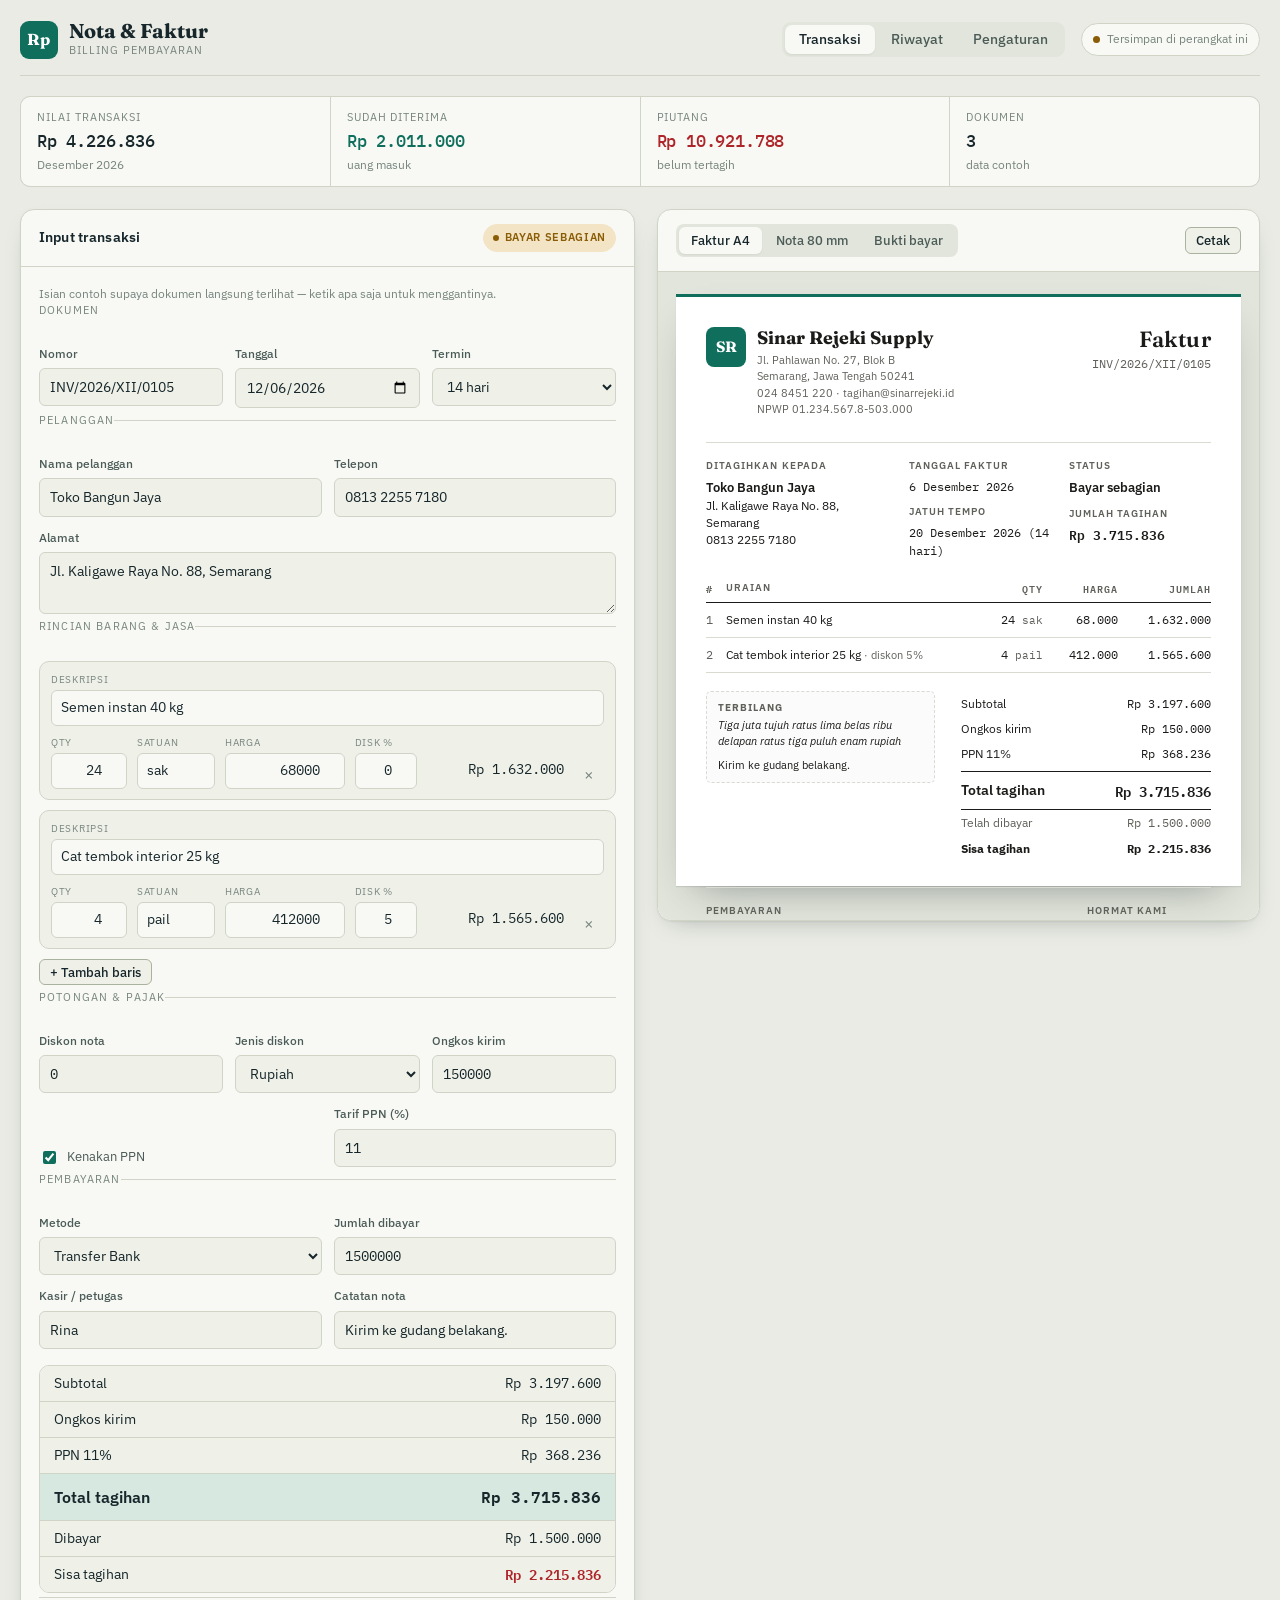
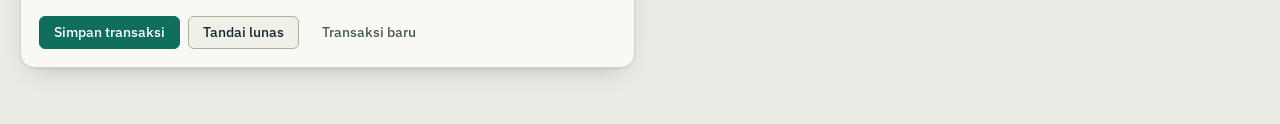
==== commit 68c67d74: "Tambah dokumen bukti bayar untuk transaksi produk digital Jenis dokumen ketiga di samping faktur A4 " ====
--- a/billing/index.html
+++ b/billing/index.html
@@ -33,6 +33,7 @@
   --paper-ink:#1b1c19;
   --paper-ink-2:#5e615a;
   --paper-line:#d9dad2;
+  --paper-accent:#0f6e5c;
   --focus:#0f6e5c;
   --shadow-sm:0 1px 2px rgba(22,38,42,.07);
   --shadow-md:0 1px 2px rgba(22,38,42,.06),0 10px 24px -14px rgba(22,38,42,.35);
@@ -64,6 +65,7 @@
     --paper-ink:#1b1c19;
     --paper-ink-2:#5e615a;
     --paper-line:#d3d4cb;
+    --paper-accent:#0f6e5c;
     --focus:#45b394;
     --shadow-sm:0 1px 2px rgba(0,0,0,.3);
     --shadow-md:0 1px 2px rgba(0,0,0,.3),0 10px 24px -14px rgba(0,0,0,.8);
@@ -91,6 +93,7 @@
   --paper-ink:#1b1c19;
   --paper-ink-2:#5e615a;
   --paper-line:#d3d4cb;
+  --paper-accent:#0f6e5c;
   --focus:#45b394;
   --shadow-sm:0 1px 2px rgba(0,0,0,.3);
   --shadow-md:0 1px 2px rgba(0,0,0,.3),0 10px 24px -14px rgba(0,0,0,.8);
@@ -395,6 +398,40 @@
   font-weight:600;letter-spacing:.22em;padding:3px;margin:10px 0 2px;
 }
 
+/* bukti bayar (produk digital) */
+.sheet-bukti{
+  width:348px;max-width:100%;padding:26px 24px 22px;border-radius:12px;
+  font-family:var(--sans);font-size:12px;line-height:1.5;
+}
+.bukti-brand{text-align:center;margin-bottom:22px}
+.bukti-brand b{
+  display:block;font-family:var(--display);font-weight:700;font-size:27px;
+  line-height:1.02;letter-spacing:-.015em;color:var(--paper-accent);
+}
+.bukti-brand span{display:block;font-size:14px;color:var(--paper-accent);opacity:.82;margin-top:1px}
+.bukti-list{margin:0}
+.bukti-row{display:flex;justify-content:space-between;gap:16px;align-items:flex-start;padding:5px 0}
+.bukti-row dt{color:var(--paper-ink-2);flex:0 1 43%;min-width:0}
+.bukti-row dd{
+  margin:0;text-align:right;flex:1 1 auto;min-width:0;overflow-wrap:anywhere;
+  font-variant-numeric:tabular-nums;color:var(--paper-ink);
+}
+.bukti-rule{border-top:1.5px dashed var(--paper-line);margin:15px 0 13px}
+.bukti-total{display:flex;justify-content:space-between;gap:16px;font-weight:600;font-size:15.5px}
+.bukti-total span:last-child{font-variant-numeric:tabular-nums;white-space:nowrap}
+.bukti-gagal .bukti-total span:last-child{text-decoration:line-through;color:var(--paper-ink-2)}
+.bukti-foot{
+  margin-top:16px;padding-top:12px;border-top:1px solid var(--paper-line);
+  font-size:10.5px;color:var(--paper-ink-2);text-align:center;white-space:pre-line;
+}
+.margin-info{
+  display:flex;justify-content:space-between;gap:12px;align-items:baseline;
+  margin-top:10px;padding:9px 12px;border-radius:var(--r-sm);
+  background:var(--accent-soft);font-size:12.5px;
+}
+.margin-info b{font-family:var(--mono);font-variant-numeric:tabular-nums;font-size:14px;color:var(--accent-ink)}
+.margin-info.rugi b{color:var(--stamp)}
+
 /* ---------- riwayat ---------- */
 .toolbar{display:flex;flex-wrap:wrap;gap:10px;align-items:center;padding:14px 18px;border-bottom:1px solid var(--line)}
 .toolbar input[type="search"]{max-width:260px}
@@ -446,6 +483,7 @@
   .sheet{display:none!important;box-shadow:none;max-width:none;width:auto;min-height:0;padding:0;background:#fff;color:#000}
   body.cetak-invoice .sheet-invoice{display:block!important;border-top:0}
   body.cetak-nota .sheet-nota{display:block!important;width:72mm;margin:0 auto}
+  body.cetak-bukti .sheet-bukti{display:block!important;width:72mm;margin:0 auto;border-radius:0}
   .sheet-nota::after{display:none}
   .inv-table tr,.nota-item{break-inside:avoid}
 }
@@ -533,7 +571,7 @@
           </div>
         </fieldset>
 
-        <fieldset>
+        <fieldset id="fsBarang">
           <legend>Rincian barang &amp; jasa</legend>
           <div class="item-head" aria-hidden="true">
             <span>Deskripsi</span><span>Qty</span><span>Satuan</span><span>Harga</span><span>Disk %</span><span>Jumlah</span><span></span>
@@ -541,6 +579,73 @@
           <div class="items" id="itemRows"></div>
           <div style="margin-top:10px">
             <button type="button" class="btn btn-sm" id="btnTambahItem">+ Tambah baris</button>
+          </div>
+        </fieldset>
+
+        <fieldset id="fsDigital" hidden>
+          <legend>Data transaksi digital</legend>
+          <div class="grid g2">
+            <div class="field">
+              <label for="dJenis">Jenis transaksi</label>
+              <select id="dJenis">
+                <option>Paket Data</option>
+                <option>Pulsa</option>
+                <option>Token Listrik</option>
+                <option>Voucher Game</option>
+                <option>Top Up E-Wallet</option>
+                <option>Bayar Tagihan</option>
+                <option>Transfer Dana</option>
+              </select>
+            </div>
+            <div class="field">
+              <label for="dStatus">Status</label>
+              <select id="dStatus">
+                <option>Sukses</option>
+                <option>Pending</option>
+                <option>Gagal</option>
+              </select>
+            </div>
+          </div>
+          <div class="grid" style="margin-top:12px">
+            <div class="field">
+              <label for="dPaket">Nama produk / paket</label>
+              <input id="dPaket" type="text" placeholder="UnlimitedMAX 35 GB" autocomplete="off">
+            </div>
+          </div>
+          <div class="grid g2" style="margin-top:12px">
+            <div class="field">
+              <label for="dPelangganNo">No. pelanggan</label>
+              <input id="dPelangganNo" type="text" placeholder="Nomor HP, ID meter, atau ID akun" autocomplete="off">
+            </div>
+            <div class="field">
+              <label for="dSerial">Serial number</label>
+              <input id="dSerial" type="text" placeholder="Dari struk provider" autocomplete="off">
+            </div>
+          </div>
+          <div class="grid g2" style="margin-top:12px">
+            <div class="field">
+              <label for="dOrderId">Order ID</label>
+              <input id="dOrderId" type="text" autocomplete="off">
+            </div>
+            <div class="field">
+              <label for="dWaktu">Waktu transaksi</label>
+              <input id="dWaktu" type="time" step="1">
+            </div>
+          </div>
+          <div class="grid g2" style="margin-top:12px">
+            <div class="field">
+              <label for="dModal">Harga modal</label>
+              <input id="dModal" type="number" min="0" step="any" value="0">
+              <span class="hint">Yang terpotong dari saldo Anda.</span>
+            </div>
+            <div class="field">
+              <label for="dHargaAkhir">Atur harga akhir</label>
+              <input id="dHargaAkhir" type="number" min="0" step="any" value="0">
+              <span class="hint">Yang tercetak di bukti bayar.</span>
+            </div>
+          </div>
+          <div class="margin-info" id="marginInfo" hidden>
+            <span>Margin transaksi ini</span><b>Rp 0</b>
           </div>
         </fieldset>
 
@@ -618,6 +723,7 @@
         <div class="segmented" role="group" aria-label="Jenis dokumen">
           <button type="button" id="segInvoice" aria-pressed="true" data-doc="invoice">Faktur A4</button>
           <button type="button" id="segNota" aria-pressed="false" data-doc="nota">Nota 80&nbsp;mm</button>
+          <button type="button" id="segBukti" aria-pressed="false" data-doc="bukti">Bukti bayar</button>
         </div>
         <button type="button" class="btn btn-sm" id="btnCetak" style="margin-left:auto">Cetak</button>
         <button type="button" class="btn btn-sm" id="btnUnduh" hidden>Unduh .html</button>
@@ -625,6 +731,7 @@
       <div class="paper-stage">
         <article class="sheet sheet-invoice" id="sheetInvoice"></article>
         <article class="sheet sheet-nota" id="sheetNota" hidden></article>
+        <article class="sheet sheet-bukti" id="sheetBukti" hidden></article>
       </div>
     </div>
   </section>
@@ -678,6 +785,8 @@
             <div class="field"><label for="tTelp">Telepon</label><input id="tTelp" type="tel" autocomplete="off"></div>
             <div class="field"><label for="tEmail">Email</label><input id="tEmail" type="email" autocomplete="off"></div>
             <div class="field"><label for="tNpwp">NPWP</label><input id="tNpwp" type="text" autocomplete="off"></div>
+            <div class="field"><label for="tOutletId">ID outlet</label><input id="tOutletId" type="text" autocomplete="off"></div>
+            <div class="field"><label for="tTagline">Tagline bukti bayar</label><input id="tTagline" type="text" autocomplete="off"></div>
           </div>
         </fieldset>
 
@@ -768,6 +877,22 @@
     var d = new Date(iso + "T00:00:00");
     if(isNaN(d)) return "-";
     return String(d.getDate()).padStart(2,"0") + "/" + String(d.getMonth()+1).padStart(2,"0") + "/" + d.getFullYear();
+  }
+  var BULAN_PENDEK = ["Jan","Feb","Mar","Apr","Mei","Jun","Jul","Agu","Sep","Okt","Nov","Des"];
+  function tglBukti(iso){
+    var d = new Date(iso + "T00:00:00");
+    if(isNaN(d)) return "-";
+    return String(d.getDate()).padStart(2,"0") + " " + BULAN_PENDEK[d.getMonth()] + " " + d.getFullYear();
+  }
+  function jamSekarang(){
+    var d = new Date(), p = function(x){ return String(x).padStart(2,"0"); };
+    return p(d.getHours()) + ":" + p(d.getMinutes()) + ":" + p(d.getSeconds());
+  }
+  function orderIdBaru(){
+    var d = new Date(), p = function(x){ return String(x).padStart(2,"0"); };
+    return "TRX" + String(d.getFullYear()).slice(2) + p(d.getMonth()+1) + p(d.getDate()) +
+      p(d.getHours()) + p(d.getMinutes()) + p(d.getSeconds()) +
+      String(Math.floor(Math.random()*10000)).padStart(4,"0");
   }
   function jamCetak(){
     var d = new Date(), p = function(x){ return String(x).padStart(2,"0"); };
@@ -804,6 +929,8 @@
     telp: "024 8451 220",
     email: "tagihan@sinarrejeki.id",
     npwp: "01.234.567.8-503.000",
+    outletId: "3201004602",
+    tagline: "Bukti Pembayaran",
     bank: "BCA",
     rek: "8720 114 556",
     an: "CV Sinar Rejeki Supply",
@@ -824,6 +951,13 @@
       jatuhTempo: t,
       pelanggan: "", telp: "", alamat: "",
       kasir: "",
+      mode: "barang",
+      waktu: jamSekarang(),
+      digital: {
+        orderId: "", pelangganNo: "", serial: "",
+        jenis: "Paket Data", paket: "", status: "Sukses",
+        modal: 0, hargaAkhir: 0
+      },
       item: [{ d:"", qty:1, satuan:"pcs", harga:0, disk:0 }],
       diskon: 0, diskonTipe: "rp", ongkir: 0,
       ppnAktif: !!state.toko.ppnDefault, ppn: angka(state.toko.ppn),
@@ -858,7 +992,17 @@
               {d:"Selang fleksibel 40 cm",qty:2,satuan:"pcs",harga:27500,disk:0}],
         diskon:0, diskonTipe:"rp", ongkir:0, ppnAktif:false, ppn:11,
         metode:"Tunai", dibayar:500000, catatan:"",
-        dibuatPada:new Date(Date.now()-864e5).toISOString() }
+        dibuatPada:new Date(Date.now()-864e5).toISOString() },
+      { id:"contoh-4", contoh:true, mode:"digital", nomor:"INV/2026/IX/0101", tanggal:t, termin:0,
+        jatuhTempo:t, pelanggan:"Pelanggan konter", telp:"0813 5747 4229", alamat:"", kasir:"Rina",
+        waktu:"10:17:35",
+        digital:{ orderId:"TRX2609151017354216", pelangganNo:"081357474229",
+          serial:"026240000012468388", jenis:"Paket Data",
+          paket:"UnlimitedMAX 35 GB (Ekstra Digistar)", status:"Sukses",
+          modal:73500, hargaAkhir:78000 },
+        item:[], diskon:0, diskonTipe:"rp", ongkir:0, ppnAktif:false, ppn:11,
+        metode:"Tunai", dibayar:78000, catatan:"",
+        dibuatPada:new Date(Date.now()-3600e3).toISOString() }
     ];
   }
 
@@ -901,6 +1045,16 @@
 
   /* ---------------- perhitungan ---------------- */
   function hitung(t){
+    if(t.mode === "digital"){
+      var g = t.digital || {};
+      var jual = Math.round(angka(g.hargaAkhir));
+      var sukses = (g.status || "Sukses") === "Sukses";
+      return {
+        subtotal: jual, diskon: 0, dpp: jual, ppn: 0, total: jual,
+        modal: angka(g.modal), margin: jual - angka(g.modal),
+        dibayar: sukses ? jual : 0, sisa: 0, kembali: 0, batal: !sukses
+      };
+    }
     var subtotal = 0;
     (t.item || []).forEach(function(it){
       var bruto = angka(it.qty) * angka(it.harga);
@@ -927,6 +1081,13 @@
     var tempo = key !== "lunas" && !isNaN(jt) && jt < new Date();
     c.key = key; c.label = tempo ? "Jatuh tempo" : label; c.tempo = tempo;
     c.pillClass = tempo ? "pill--tempo" : "pill--" + key;
+    if(t.mode === "digital"){
+      var st = (t.digital || {}).status || "Sukses";
+      c.tempo = false;
+      c.key = st === "Sukses" ? "lunas" : "belum";
+      c.label = st === "Sukses" ? "Sukses" : st;
+      c.pillClass = st === "Sukses" ? "pill--lunas" : (st === "Gagal" ? "pill--belum" : "pill--sebagian");
+    }
     return c;
   }
   function nomorBerikut(){
@@ -943,20 +1104,37 @@
   }
 
   /* ---------------- form -> draft ---------------- */
+  function ambilNilai(t, jalur){
+    if(jalur.indexOf(".") < 0) return t[jalur];
+    var a = jalur.split(".");
+    return (t[a[0]] || {})[a[1]];
+  }
+  function taruhNilai(t, jalur, v){
+    if(jalur.indexOf(".") < 0){ t[jalur] = v; return; }
+    var a = jalur.split(".");
+    if(!t[a[0]]) t[a[0]] = {};
+    t[a[0]][a[1]] = v;
+  }
+
   var ikat = [
     ["fNomor","nomor","teks"], ["fTanggal","tanggal","teks"], ["fTermin","termin","angka"],
     ["fPelanggan","pelanggan","teks"], ["fTelp","telp","teks"], ["fAlamat","alamat","teks"],
     ["fDiskon","diskon","angka"], ["fDiskonTipe","diskonTipe","teks"], ["fOngkir","ongkir","angka"],
     ["fPpnAktif","ppnAktif","cek"], ["fPpn","ppn","angka"],
     ["fMetode","metode","teks"], ["fDibayar","dibayar","angka"],
-    ["fKasir","kasir","teks"], ["fCatatan","catatan","teks"]
+    ["fKasir","kasir","teks"], ["fCatatan","catatan","teks"],
+    ["dJenis","digital.jenis","teks"], ["dStatus","digital.status","teks"],
+    ["dPaket","digital.paket","teks"], ["dPelangganNo","digital.pelangganNo","teks"],
+    ["dSerial","digital.serial","teks"], ["dOrderId","digital.orderId","teks"],
+    ["dWaktu","waktu","teks"], ["dModal","digital.modal","angka"],
+    ["dHargaAkhir","digital.hargaAkhir","angka"]
   ];
   function isiForm(){
     var t = state.draft;
     ikat.forEach(function(b){
       var el = $(b[0]);
-      if(b[2] === "cek") el.checked = !!t[b[1]];
-      else el.value = t[b[1]];
+      if(b[2] === "cek") el.checked = !!ambilNilai(t, b[1]);
+      else el.value = ambilNilai(t, b[1]);
     });
     gambarBaris();
   }
@@ -964,7 +1142,7 @@
     var t = state.draft;
     ikat.forEach(function(b){
       var el = $(b[0]);
-      t[b[1]] = b[2] === "cek" ? el.checked : (b[2] === "angka" ? angka(el.value) : el.value);
+      taruhNilai(t, b[1], b[2] === "cek" ? el.checked : (b[2] === "angka" ? angka(el.value) : el.value));
     });
     t.jatuhTempo = tambahHari(t.tanggal, t.termin);
   }
@@ -996,6 +1174,11 @@
 
   /* ---------------- dokumen: faktur ---------------- */
   function barisTerpakai(t){
+    if(t.mode === "digital"){
+      var g = t.digital || {};
+      return [{ d: g.paket || g.jenis || "Transaksi digital", qty:1, satuan:"trx",
+                harga: angka(g.hargaAkhir), disk:0 }];
+    }
     var pakai = (t.item || []).filter(function(it){ return String(it.d).trim() || angka(it.harga) || angka(it.qty) > 1; });
     return pakai.length ? pakai : [{ d:"—", qty:0, satuan:"", harga:0, disk:0 }];
   }
@@ -1099,6 +1282,36 @@
     (c.key === "lunas" ? "<div class='nota-lunas'>LUNAS</div>" : "") +
     "<div class='rule'></div>" +
     "<div class='nota-foot'>" + esc(k.footerNota) + "\nSimpan nota ini sebagai bukti pembayaran yang sah.\nDicetak " + jamCetak() + "</div>";
+  }
+
+  /* ---------------- dokumen: bukti bayar (produk digital) ---------------- */
+  function barisBukti(label, nilai){
+    return "<div class='bukti-row'><dt>" + esc(label) + "</dt><dd>" + esc(nilai || "-") + "</dd></div>";
+  }
+  function gambarBukti(t){
+    var k = state.toko, g = t.digital || {}, c = hitung(t);
+    var total = t.mode === "digital" ? angka(g.hargaAkhir) : c.total;
+    var outlet = (k.outletId ? k.outletId + " / " : "") + k.nama;
+
+    return "" +
+    "<div class='bukti-brand'><b>" + esc(k.nama) + "</b>" +
+      "<span>" + esc(k.tagline || "Bukti Pembayaran") + "</span></div>" +
+    "<dl class='bukti-list'>" +
+      barisBukti("Tanggal / Waktu", tglBukti(t.tanggal) + " / " + (t.waktu || "-")) +
+      barisBukti("ID Outlet / Nama Outlet", outlet) +
+      barisBukti("Order ID", g.orderId) +
+      barisBukti("No. Pelanggan", g.pelangganNo || t.telp) +
+      barisBukti("Serial Number", g.serial) +
+      barisBukti("Jenis Transaksi", g.jenis) +
+      barisBukti("Nama Paket", g.paket) +
+      barisBukti("Status", g.status || "Sukses") +
+    "</dl>" +
+    "<div class='bukti-rule'></div>" +
+    "<div class='bukti-total'><span>Total Bayar</span><span>" + rp(total) + "</span></div>" +
+    "<div class='bukti-foot'>" +
+      (t.kasir ? "Dilayani oleh " + esc(t.kasir) + "\n" : "") +
+      "Simpan bukti ini sebagai tanda pembayaran yang sah.\nDicetak " + jamCetak() +
+    "</div>";
   }
 
   /* ---------------- riwayat ---------------- */
@@ -1184,6 +1397,17 @@
 
     $("sheetInvoice").innerHTML = gambarFaktur(t);
     $("sheetNota").innerHTML = gambarNota(t);
+    $("sheetBukti").innerHTML = gambarBukti(t);
+    $("sheetBukti").classList.toggle("bukti-gagal", (t.digital || {}).status === "Gagal");
+
+    var mi = $("marginInfo");
+    mi.hidden = t.mode !== "digital";
+    if(t.mode === "digital"){
+      var m = angka(t.digital.hargaAkhir) - angka(t.digital.modal);
+      mi.classList.toggle("rugi", m < 0);
+      mi.querySelector("span").textContent = m < 0 ? "Rugi transaksi ini" : "Margin transaksi ini";
+      mi.querySelector("b").textContent = rp(m);
+    }
     perbaruiJumlahBaris();
     gambarKpi();
     gambarRiwayat();
@@ -1193,8 +1417,22 @@
     state.doc = doc;
     $("segInvoice").setAttribute("aria-pressed", String(doc === "invoice"));
     $("segNota").setAttribute("aria-pressed", String(doc === "nota"));
+    $("segBukti").setAttribute("aria-pressed", String(doc === "bukti"));
     $("sheetInvoice").classList.toggle("aktif", doc === "invoice");
     $("sheetNota").classList.toggle("aktif", doc === "nota");
+    $("sheetBukti").classList.toggle("aktif", doc === "bukti");
+
+    var digital = doc === "bukti";
+    state.draft.mode = digital ? "digital" : "barang";
+    $("fsDigital").hidden = !digital;
+    $("fsBarang").hidden = digital;
+    if(digital){
+      if(!state.draft.digital) state.draft.digital = trxBaru().digital;
+      if(!state.draft.digital.orderId) state.draft.digital.orderId = orderIdBaru();
+      if(!state.draft.waktu) state.draft.waktu = jamSekarang();
+    }
+    isiForm();
+    render();
   }
   function pilihTab(view){
     ["buat","riwayat","toko"].forEach(function(v){
@@ -1242,8 +1480,7 @@
     state.draft = t;
     state.tersentuh = true;
     buangPetunjuk();
-    isiForm();
-    render();
+    pilihDok(t.mode === "digital" ? "bukti" : "invoice");
     pilihTab("buat");
     window.scrollTo({ top: 0, behavior: "smooth" });
   }
@@ -1260,21 +1497,22 @@
   }
 
   function cetak(){
-    var nota = state.doc === "nota";
-    $("pageRule").textContent = nota
+    var nota = state.doc === "nota", bukti = state.doc === "bukti";
+    $("pageRule").textContent = (nota || bukti)
       ? "@media print{@page{size:80mm auto;margin:4mm}}"
       : "@media print{@page{size:A4;margin:14mm}}";
     document.body.classList.toggle("cetak-nota", nota);
-    document.body.classList.toggle("cetak-invoice", !nota);
+    document.body.classList.toggle("cetak-bukti", bukti);
+    document.body.classList.toggle("cetak-invoice", state.doc === "invoice");
     try { window.print(); }
     catch(e){ toast("Pencetakan diblokir di tampilan ini. Pakai tombol Unduh .html."); }
   }
 
   function dokumenLepas(){
-    var t = state.draft, nota = state.doc === "nota";
+    var t = state.draft, doc = state.doc;
     var gaya = Array.prototype.map.call(document.querySelectorAll("style"), function(s){ return s.textContent; }).join("\n");
-    var isi = nota ? gambarNota(t) : gambarFaktur(t);
-    var kelas = nota ? "sheet sheet-nota aktif" : "sheet sheet-invoice aktif";
+    var isi = doc === "nota" ? gambarNota(t) : doc === "bukti" ? gambarBukti(t) : gambarFaktur(t);
+    var kelas = "sheet aktif " + (doc === "nota" ? "sheet-nota" : doc === "bukti" ? "sheet-bukti" : "sheet-invoice");
     return "<!DOCTYPE html><html lang='id'><head><meta charset='utf-8'>" +
       "<title>" + esc(t.nomor || nomorBerikut()) + "</title>" +
       "<link rel='stylesheet' href='https://fonts.googleapis.com/css2?family=Fraunces:opsz,wght@9..144,600;9..144,700&family=IBM+Plex+Mono:wght@400;500;600&family=IBM+Plex+Sans:wght@400;500;600&display=swap'>" +
@@ -1295,6 +1533,7 @@
     });
     $("segInvoice").addEventListener("click", function(){ pilihDok("invoice"); });
     $("segNota").addEventListener("click", function(){ pilihDok("nota"); });
+    $("segBukti").addEventListener("click", function(){ pilihDok("bukti"); });
 
     ikat.forEach(function(b){
       $(b[0]).addEventListener("input", function(){
@@ -1345,7 +1584,7 @@
       state.draft = trxBaru();
       state.draft.nomor = nomorBerikut();
       state.draft.kasir = (state.riwayat[0] || {}).kasir || "";
-      isiForm(); render(); pilihTab("buat");
+      pilihDok(state.doc); pilihTab("buat");
       toast("Transaksi baru disiapkan.");
     });
     $("btnCetak").addEventListener("click", cetak);
@@ -1372,7 +1611,8 @@
     });
 
     var tokoIkat = [["tNama","nama"],["tInisial","inisial"],["tAlamat","alamat"],["tTelp","telp"],
-      ["tEmail","email"],["tNpwp","npwp"],["tBank","bank"],["tRek","rek"],["tAn","an"],
+      ["tEmail","email"],["tNpwp","npwp"],["tOutletId","outletId"],["tTagline","tagline"],
+      ["tBank","bank"],["tRek","rek"],["tAn","an"],
       ["tPrefix","prefix"],["tPpn","ppn"],["tPpnDefault","ppnDefault"],["tSyarat","syarat"],["tFooterNota","footerNota"]];
     function isiToko(){
       tokoIkat.forEach(function(b){
@@ -1436,8 +1676,8 @@
       $("btnUnduh").hidden = false;
       $("btnCadangan").hidden = false;
       $("btnUnduh").addEventListener("click", function(){
-        var nama = (state.draft.nomor || nomorBerikut()).replace(/\//g, "-") +
-          (state.doc === "nota" ? "-nota" : "-faktur") + ".html";
+        var akhiran = state.doc === "nota" ? "-nota" : state.doc === "bukti" ? "-bukti-bayar" : "-faktur";
+        var nama = (state.draft.nomor || nomorBerikut()).replace(/\//g, "-") + akhiran + ".html";
         unduhan.save({ filename: nama, data: dokumenLepas() }).catch(function(){});
       });
       $("btnCadangan").addEventListener("click", function(){
@@ -1478,6 +1718,16 @@
       state.draft.metode = "Transfer Bank";
       state.draft.dibayar = 1500000;
       state.draft.catatan = "Kirim ke gudang belakang.";
+      state.draft.digital = {
+        orderId: orderIdBaru(),
+        pelangganNo: "0813 5747 4229",
+        serial: "026240000012468388",
+        jenis: "Paket Data",
+        paket: "UnlimitedMAX 35 GB (Ekstra Digistar)",
+        status: "Sukses",
+        modal: 73500,
+        hargaAkhir: 78000
+      };
       var hint = document.createElement("p");
       hint.className = "hint";
       hint.id = "draftHint";
@@ -1489,8 +1739,8 @@
     pasang();
     isiForm();
     $("sheetNota").hidden = false;
+    $("sheetBukti").hidden = false;
     pilihDok("invoice");
-    render();
     tandaiSync("local", "Tersimpan di perangkat ini");
     sambungkan();
   }
